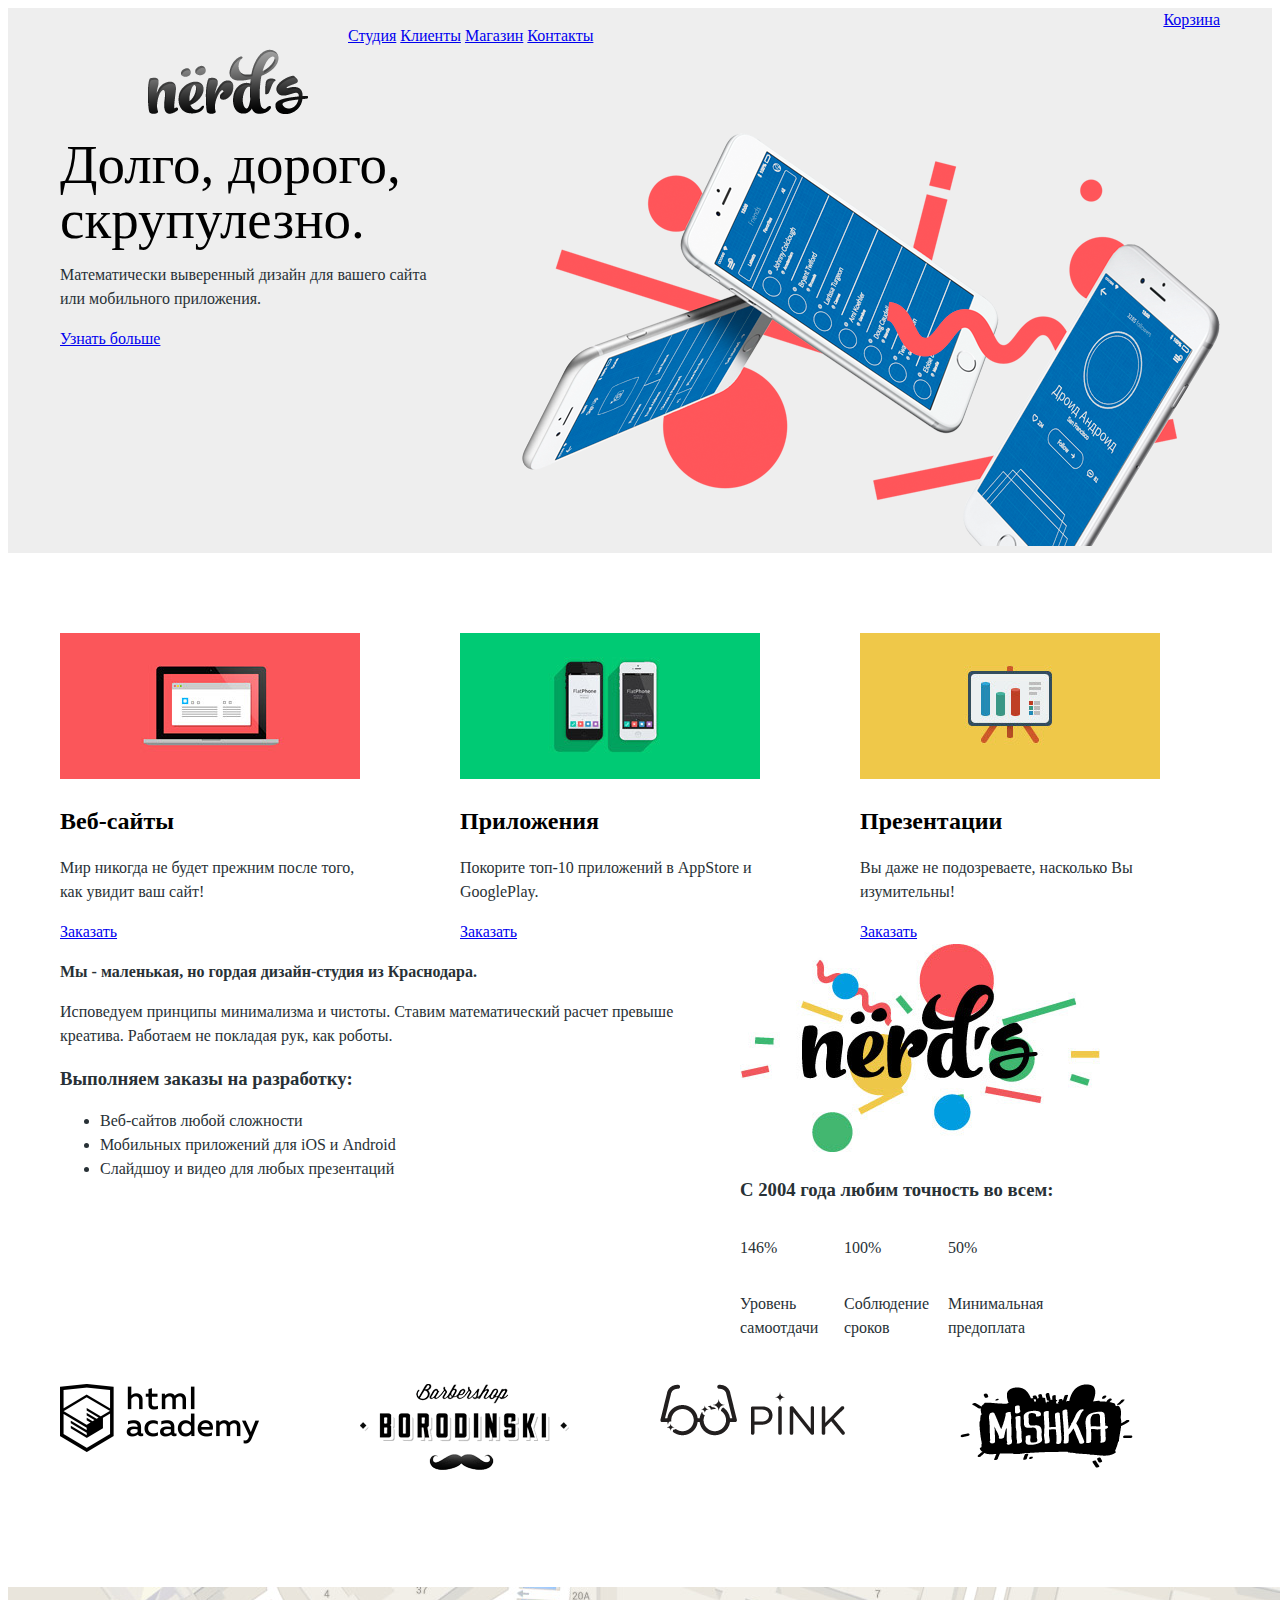
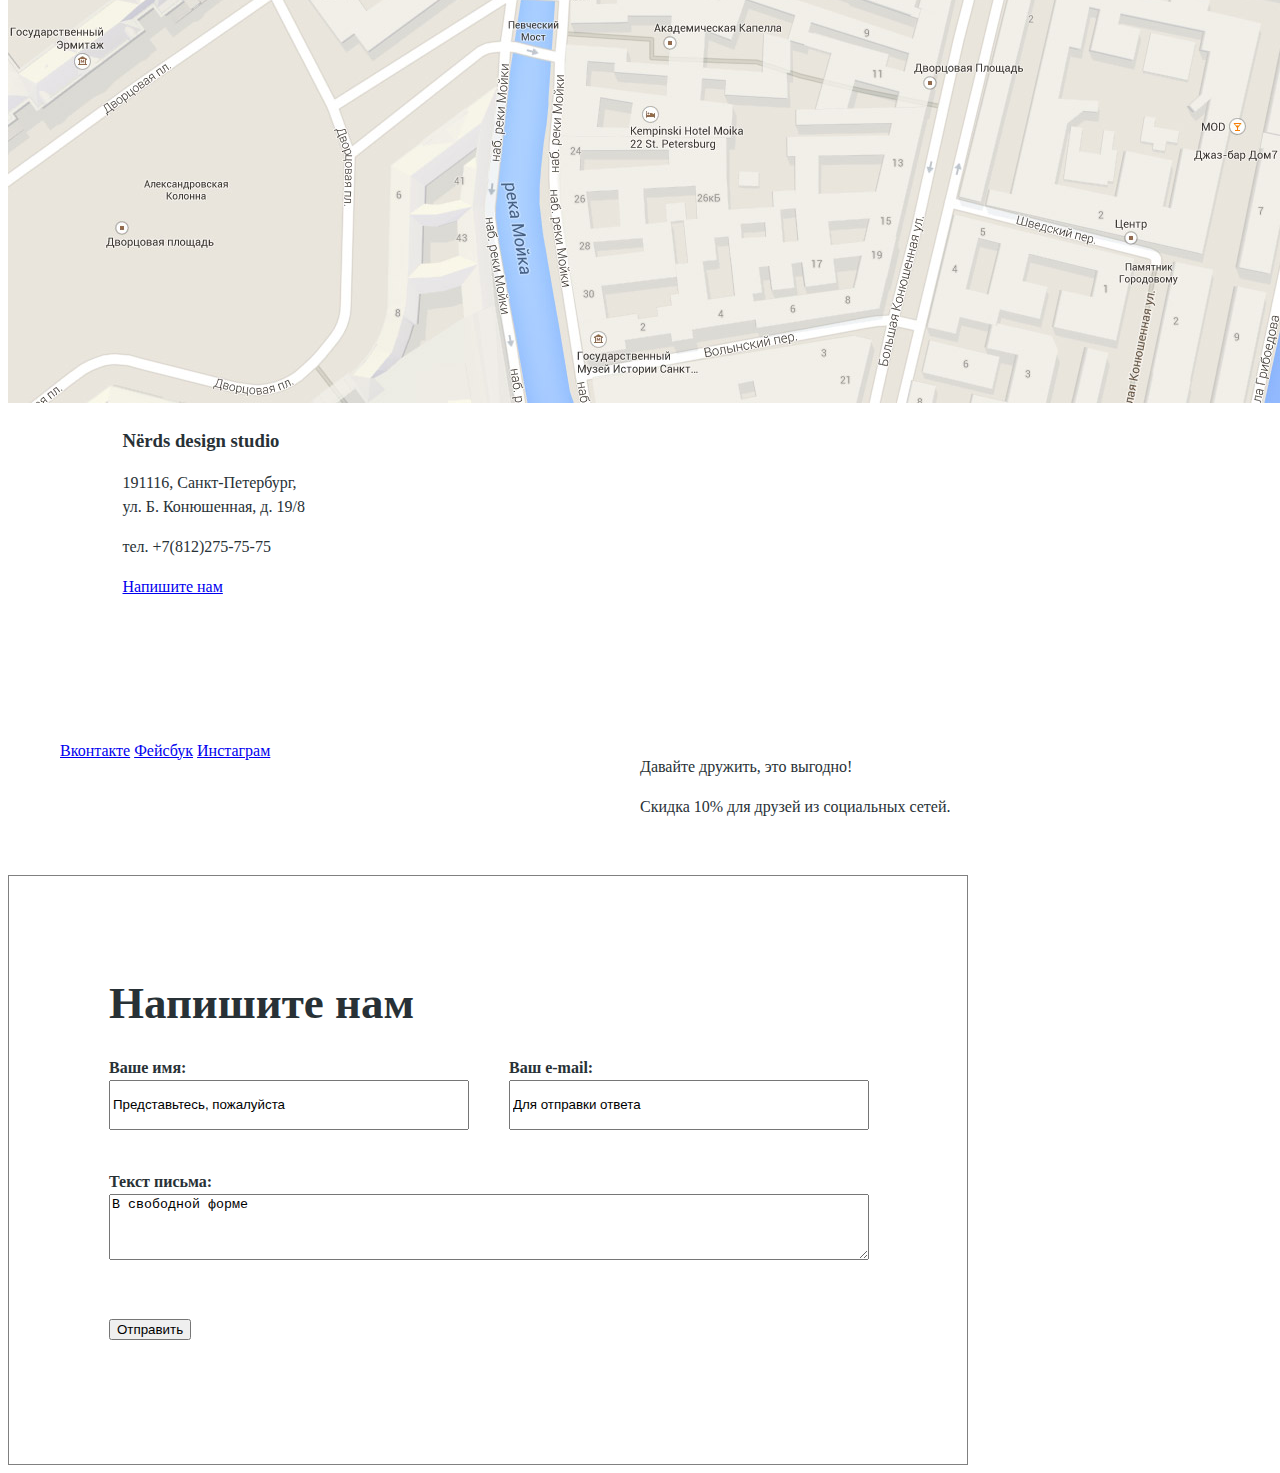
==== index.html @ 2ed68c92 "Исправления по сетке" ====
<!DOCTYPE html>
<html lang="ru">
  <head>
    <meta charset="utf-8">
    <title>Nerds</title>
    <link href="css/style.css" rel="stylesheet">
  </head>
  <body>
    <header class="index-header">
      <div class="container">
        <div class="main-navigation">
          <div class="header-logo">
            <a>
              <img class="header-logo-pic" src="img/nerds-logo.png" width="160" height="65" alt="Нёрдс">
            </a>
          </div>
          <nav>
            <ul class="header-ul">
              <li>
                <a href="#">Студия</a>
              </li>
              <li>
                <a href="#">Клиенты</a>
              </li>
              <li>
                <a href="#">Магазин</a>
              </li>
              <li>
                <a href="#">Контакты</a>
              </li>
            </ul>
          </nav>
          <div class="basket">
            <a href="#">Корзина</a>
          </div>
        </div>

        <div class="features1">
          <div class="features-text">
            <p><span class="big-text">Долго, дорого, скрупулезно.</span></p>
            <p>Математически выверенный дизайн для вашего сайта или мобильного приложения.</p>
            <a class="btn" href="#">Узнать больше</a>
          </div>
          <div class="features-img">
            <img src="img/slide1.png" width="698" height="413" alt="Слайд 1">
          </div>
        </div>

        <div class="features2">
          <div class="features-text">
            <p><span class="big-text">Любим математику как никто другой</span></p>
            <p>Никакого креатива, только математические формулы для рачета идеальный пропорций.</p>
            <a class="btn" href="#">Узнать больше</a>
          </div>
          <div class="features-img">
            <img src="img/slide2.png" width="663" height="430" alt="Слайд 2">
          </div>
        </div>

        <div class="features3">
          <div class="features-text">
            <p><span class="big-text">Только ночь, только хардкор</span></p>
            <p>Работать днем, как все? Мы против этого. Ближе к полуночи работа только начинается.</p>
            <a class="btn" href="#">Узнать больше</a>
          </div>
          <div class="features-img">
            <img src="img/slide3.png" width="759" height="411" alt="Слайд 3">
          </div>
        </div>

      </div>
    </header>

    <main>
      <div class="container">
        <section class="menu">
          <div class="menu-item">
            <img src="img/illustration-1.jpg" width="300" height="146" alt="Веб-сайты">
            <h2>Веб-сайты</h2>
            <p>Мир никогда не будет прежним после того, как увидит ваш сайт!</p>
            <a class="btn-menu pink" href="#">Заказать</a>
          </div>
          <div class="menu-item">
            <img src="img/illustration-2.jpg" width="300" height="146" alt="Приложения">
            <h2>Приложения</h2>
            <p>Покорите топ-10 приложений в AppStore и GooglePlay.</p>
            <a class="btn-menu green" href="#">Заказать</a>
          </div>
          <div class="menu-item">
            <img src="img/illustration-3.jpg" width="300" height="146" alt="Презентации">
            <h2>Презентации</h2>
            <p>Вы даже не подозреваете, насколько Вы изумительны!</p>
            <a class="btn-menu orange" href="#">Заказать</a>
          </div>
        </section>

      <section class="about">
        <div class="about-left">
          <p><b class="about-text">Мы - маленькая, но гордая дизайн-студия из Краснодара.</b></p>
          <p>Исповедуем принципы минимализма и чистоты. Ставим математический расчет превыше креатива. Работаем не покладая рук, как роботы.</p>
          <h3>Выполняем заказы на разработку:</h3>
          <ul>
            <li>Веб-сайтов любой сложности</li>
            <li>Мобильных приложений для iOS и Android</li>
            <li>Слайдшоу и видео для любых презентаций</li>
          </ul>
        </div>
        <div class="about-right">
          <div class="index-logo">
            <img src="img/nerds-illustration.jpg" width="360" height="208" alt="Нёрдс">
          </div>
          <h3>С 2004 года любим точность во всем:</h3>
          <div class="percent">
            <p class="percents">146<span class="sign-percent">%</span></p>
            <p class="percent-content">Уровень самоотдачи</p>
          </div>
          <div class="percent">
            <p class="percents">100<span class="sign-percent">%</span></p>
            <p class="percent-content">Соблюдение сроков</p>
          </div>
          <div class="percent">
            <p class="percents">50<span class="sign-percent">%</span></p>
            <p class="percent-content">Минимальная предоплата</p>
          </div>
        </div>
      </section>

      <section class="partners">
        <div class="partner">
          <a href="#"><img src="img/logo-1.png" width="199" height="68" alt="html academy"></a>
        </div>
        <div class="partner">
          <a href="#"><img src="img/logo-2.png" width="209" height="90" alt="Borodinski"></a>
        </div>
        <div class="partner">
          <a href="#"><img src="img/logo-3.png" width="185" height="52" alt="Pink"></a>
        </div>
        <div class="partner">
          <a href="#"><img src="img/logo-4.png" width="173" height="84" alt="Mishka"></a>
        </div>
      </section>
    </div>

      <section class="map">
        <img src="img/layer2.jpg" width="1440" height="416" alt="Карта">
        <div class="map-marker">
          <img src="img/map-marker.png" width="231" height="190" alt="маркер">
        </div>
        <div class="container">
          <div class="address">
            <div class="adress2">
              <h3>Nёrds design studio</h3>
              <p>191116, Санкт-Петербург, ул. Б. Конюшенная, д. 19/8</p>
              <p>тел. +7(812)275-75-75</p>
              <a class="btn-write pink" href="#">Напишите нам</a>
            </div>
          </div>
        </div>
      </section>
    </main>

      <footer>
        <div class="container">
          <div class="footer-social">
            <a class="social-btn social-btn-vk" href="#">Вконтакте</a>
            <a class="social-btn social-btn-fb" href="#">Фейсбук</a>
            <a class="social-btn social-btn-inst" href="#">Инстаграм</a>
          </div>
          <div class="footer-text">
            <p><span class="footer-span">Давайте дружить, это выгодно!</span></p>
            <p>Скидка 10% для друзей из социальных сетей.</p>
          </div>
        </div>
      </footer>

      <div class="write-us">
        <h1>Напишите нам</h1>
        <form action="#" method="post">
          <div class="write-name">
            <label>Ваше имя:
              <input type="text" name="user-name" id="user-name-field" value="Представьтесь, пожалуйста">
            </label>
          </div>
          <div class="write-email">
            <label>Ваш e-mail:
              <input type="text" name="user-mail" id="user-mail-field" value="Для отправки ответа">
            </label>
          </div>
          <div class="write-text">
            <label>Текст письма:
              <textarea name="user-text" id="user-text-field" rows="4">В свободной форме</textarea>
            </label>
          </div>
          <div class="write-btn">
            <button type="submit">Отправить</button>
          </div>
        </form>
      </div>
  </body>
</html>
---- css/style.css ----
body {
  font-size: 16px;
  line-height: 24px;
  color: #283136;
  font-weight: normal;
  font-family: Roboto;
}

.container{
  width: 1160px;
  margin-left: auto;
  margin-right: auto;
}

.index-header{
  background-color: #eeeeee;
  min-height: 545px;
}

.main-navigation::after{
  content: "";
  display: table;
  clear: both;
}

.header-logo{
  float: left;
}

.header-logo-pic{
  margin-left: 88px;
  margin-top: 41px;
}

.header-ul{
  float:left;
}

.main-navigation li{
  display: inline-block;
}

.basket{
  float: right;
}

.features1::after{
  content: "";
  display: table;
  clear: both;
}

.features2::after{
  content: "";
  display: table;
  clear: both;
}

.features2{
  width: 1160px;
  min-height: 425px;
  display: none;
}

.features3::after{
  content: "";
  display: table;
  clear: both;
}

.features3{
  width: 1160px;
  min-height: 425px;
  display: none;
}

.features-text{
  float: left;
  width: 380px;
}

.features-img{
  float: right;
  margin-top: 12px;
}

.menu::after{
  content: "";
  display: table;
  clear: both;
}

.menu-item:nth-child(3n){
  margin-right: 0;
}

.menu-item{
  float: left;
  width: 300px;
  min-height: 300px;
  margin-top: 80px;
  margin-right: 100px;
}

.about::after{
  content: "";
  display: table;
  clear: both;
}

.about-left{
  float: left;
  width: 680px;
  min-height: 440px;
}

.about-right{
  float: left;
  width: 400px;
  min-height: 440px;
}

.percent{
  display: inline-block;
}

.percent-content{
  display: inline-block;
  width: 100px;
}

.partners::after{
  content: "";
  display: table;
  clear: both;
}

.partner:nth-child(4n){
  margin-right: 0;
}

.partner{
  width: 260px;
  min-height: 120px;
  float: left;
  margin-right: 40px;
}

.map{
  min-height: 500px;
  margin-top: 83px;
  text-align: center;
}

.map-marker{
  display: none;
}

.address{
  display: block;
  width: 320px;
  height: 310px;
}

.adress2{
  width: 195px;
  height: 200px;
  margin: auto;
  text-align: left;
}

footer::after{
  content: "";
  display: table;
  clear: both;
}

.footer-social{
  width: 300px;
  float: left;
}

.footer-text{
  width: 580px;
  float: right;
}

.write-us{
  width: 960px;
  height: 590px;
  box-sizing: border-box;
  border: 1px solid grey;
  display: inline-block;
  padding-top: 75px;
  padding-left: 100px;
  margin-top: 40px;
}

.write-name{
  display: inline-block;
  width: 360px;
  margin-right: 36px;
}

.write-email{
  display: inline-block;
  width: 360px;
}

.write-text{
  margin-top: 40px;
  width: 760px;
}

#user-name-field{
  width: 360px;
  height: 50px;
  box-sizing: border-box;
}

#user-mail-field{
  width: 360px;
  height: 50px;
  box-sizing: border-box;
}

#user-text-field{
  width: 760px;
  box-sizing: border-box;
}

.write-name label,
.write-email label,
.write-text label{
  font-weight: bold;
  font-size: 16px;
  line-height: 18px;
}

.write-btn{
  width: 260px;
  margin-top: 50px;
}

.write-us h1{
  font-size: 45px;
  line-height: 45px;
}

.big-text {
  font-size: 55px;
  line-height: 55px;
  color: #000000;
  font-weight: normal;
  font-family: Roboto;
}

h2{
  font-size: 24px;
  line-height: 30px;
  color: #000000;
  font-weight: bold;
  font-family: Roboto;
}

.catalog-header{
  background-color: #eeeeee;
  min-height: 320px;
}

.title{
  width: 740px;
  margin: 0 auto;
  padding: 0 auto;
}

.catalog-main{
  width: 1160px;
  font-size: 0;
}

.sidebar{
  width: 265px;
  display: inline-block;
  vertical-align: top;
  font-size: 16px;
}

.catalog::after{
  content: "";
  display: table;
  clear: both;
}

.catalog{
  width: 880px;
  display: inline-block;
  font-size: 16px;
}

.catalog-nav::after{
  content: "";
  display: table;
  clear: both;
}

.catalog-nav{
}

.catalog-title{
  float: left;
}

.sort-type{
  float: right;
}

.catalog-content{
  float: right;
  margin-top: 60px;
  margin-left: 100px;
  font-size: 0;
}

.catalog-item::after{
  content: "";
  display: table;
  width: 15px;
  height: 15px;
  background-color: #ffffff;
  border-radius: 50%;
  top: 14px;
  left: 10px;
  position: absolute;
  box-shadow: 25px 0 0 0 #fff, 50px 0 0 0 #fff;
}

.catalog-item{
  display: inline-block;
  width: 360px;
  background-color: #e9e9e9;
  padding-top: 40px;
  position: relative;
  margin-right: 40px;
  margin-bottom: 40px;
}

.catalog-item:nth-child(2n){
  margin-right: 0;
}

.sedona-block{
  background-color: #eeeeee;
  width: 360px;
  height: 230px;
  display: none;
  position: relative;
}

.catalog-links{
  float: left;
}

.catalog-links a{
  display: inline-block;
}
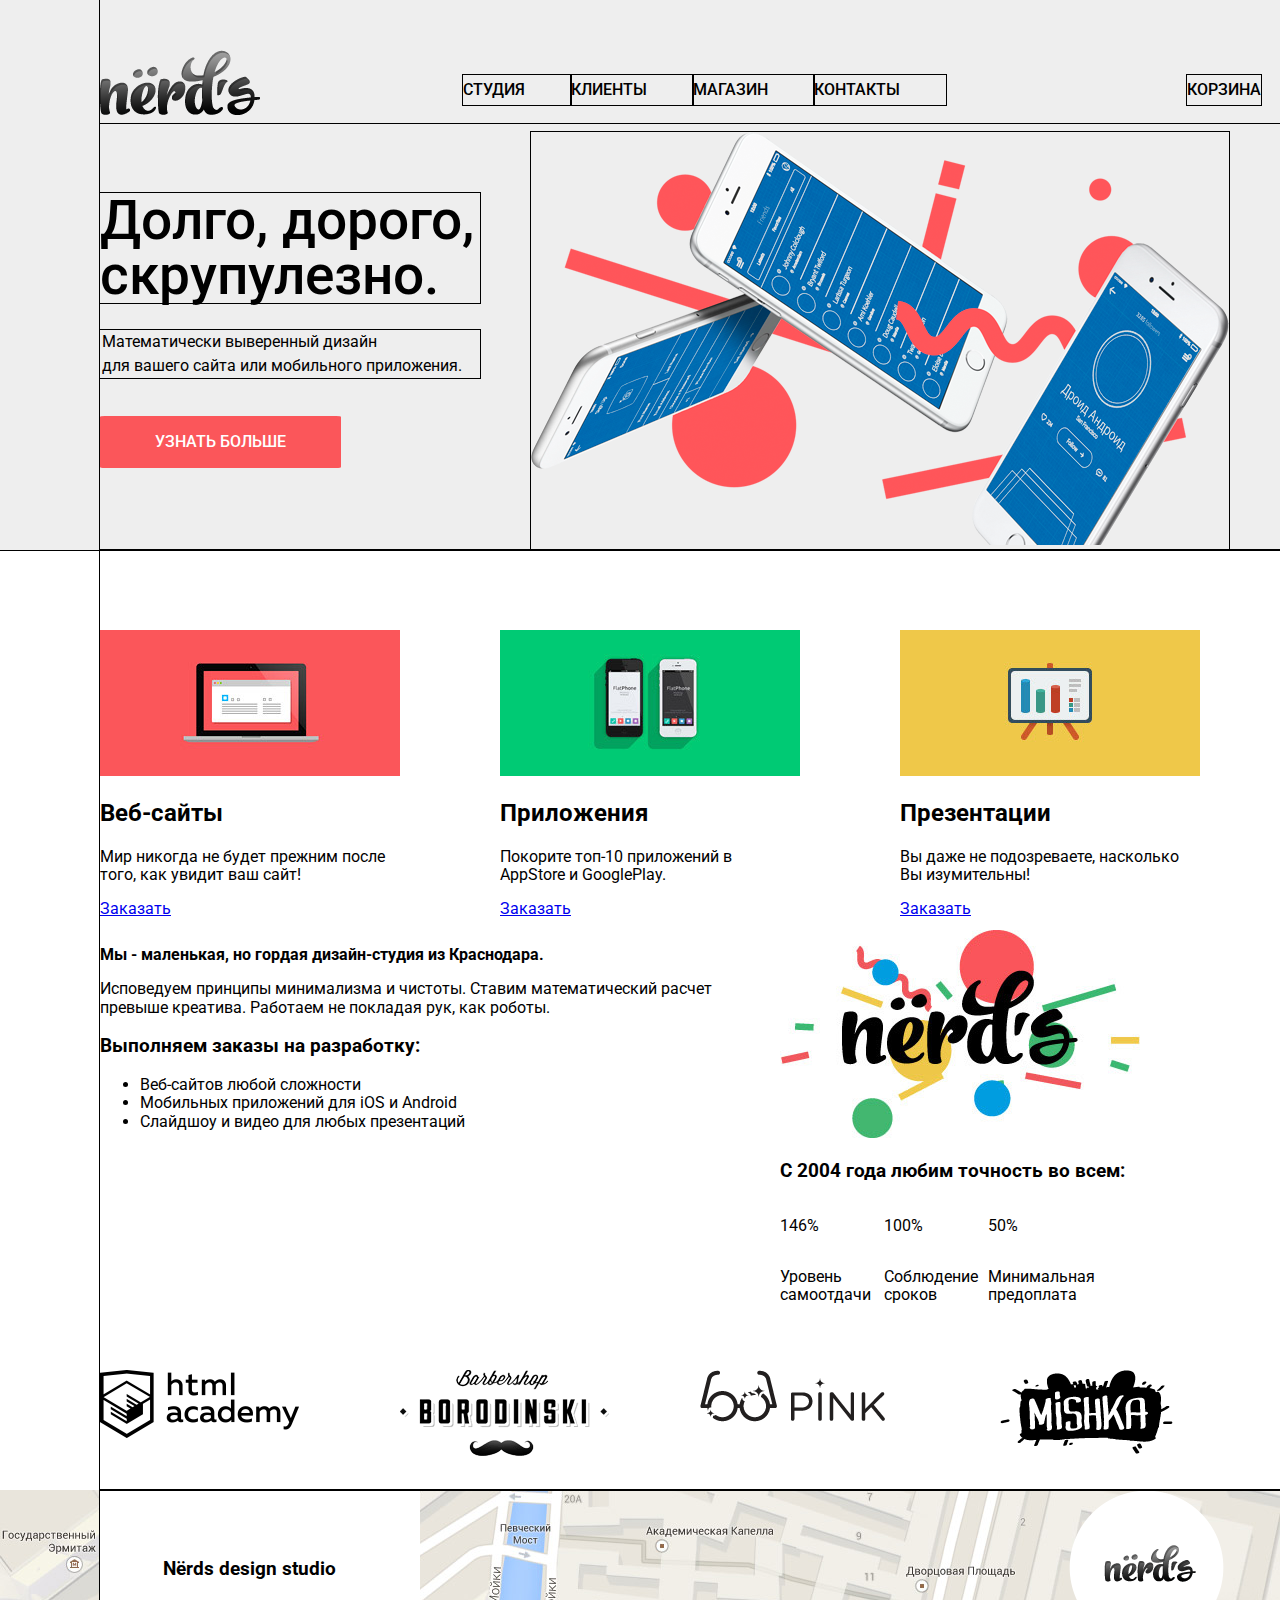
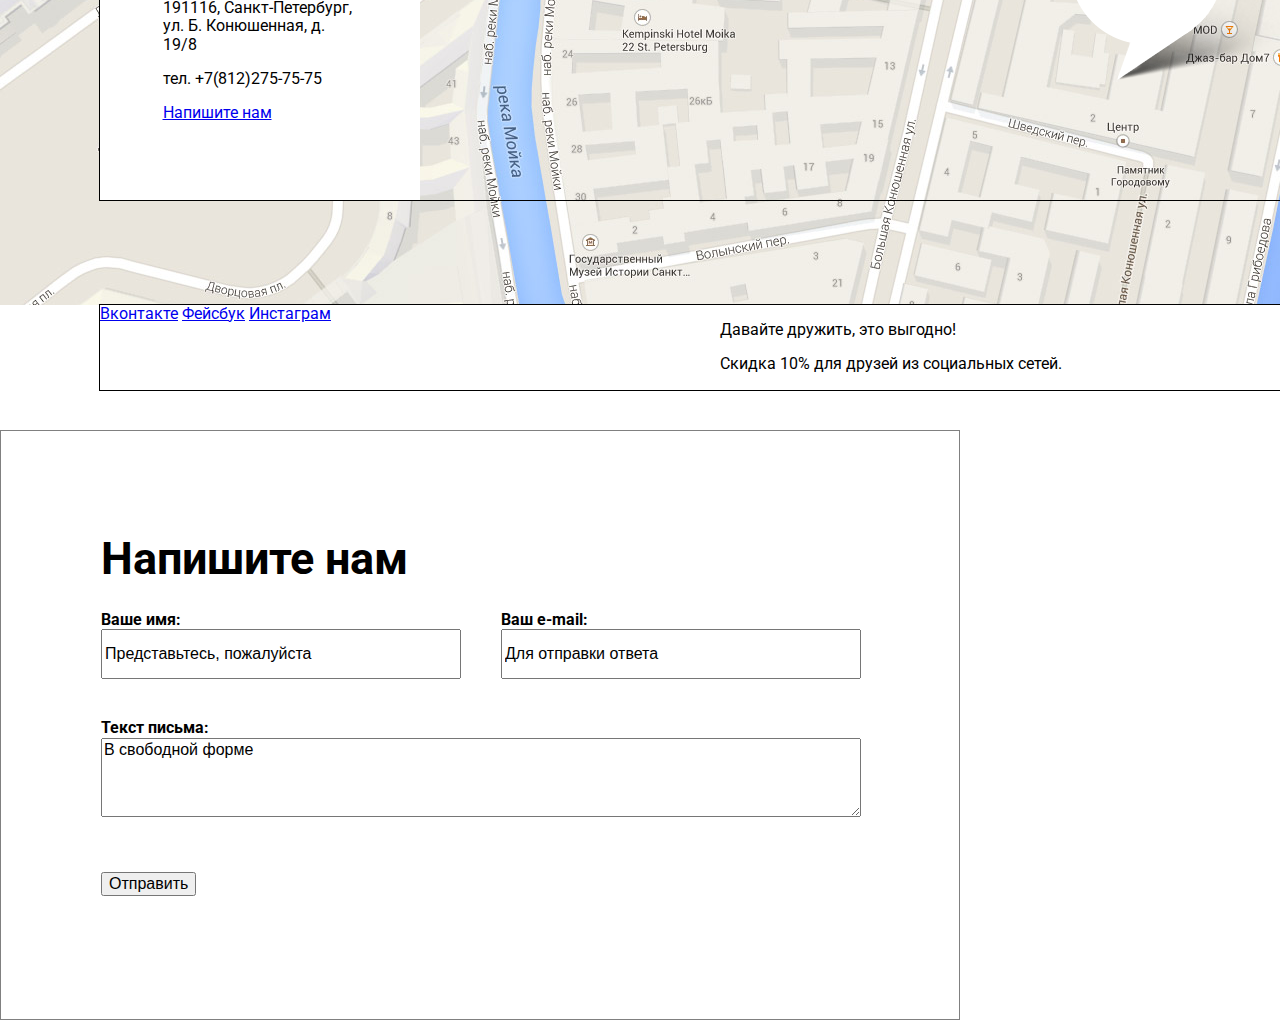
==== commit 472c727f: "только хедер главной страницы" ====
--- a/index.html
+++ b/index.html
@@ -3,6 +3,8 @@
   <head>
     <meta charset="utf-8">
     <title>Nerds</title>
+    <link href="https://fonts.googleapis.com/css?family=Roboto:400,500,700&amp;subset=cyrillic" rel="stylesheet">
+    <link rel="stylesheet" href="css/normalize.css">
     <link href="css/style.css" rel="stylesheet">
   </head>
   <body>
@@ -10,36 +12,35 @@
       <div class="container">
         <div class="main-navigation">
           <div class="header-logo">
-            <a>
+            <a href="#">
               <img class="header-logo-pic" src="img/nerds-logo.png" width="160" height="65" alt="Нёрдс">
             </a>
           </div>
-          <nav>
-            <ul class="header-ul">
-              <li>
-                <a href="#">Студия</a>
-              </li>
-              <li>
-                <a href="#">Клиенты</a>
-              </li>
-              <li>
-                <a href="#">Магазин</a>
-              </li>
-              <li>
-                <a href="#">Контакты</a>
-              </li>
-            </ul>
-          </nav>
+          <div class="navigation">
+              <ul class="navigation-ul">
+                <li class="pink-line">
+                  <a href="#">Студия</a>
+                </li>
+                <li>
+                  <a href="#">Клиенты</a>
+                </li>
+                <li>
+                  <a href="#">Магазин</a>
+                </li>
+                <li>
+                  <a href="#">Контакты</a>
+              </ul>
+          </div>
           <div class="basket">
-            <a href="#">Корзина</a>
+            <a class="basket-link" href="#">Корзина</a>
           </div>
         </div>
 
         <div class="features1">
           <div class="features-text">
-            <p><span class="big-text">Долго, дорого, скрупулезно.</span></p>
-            <p>Математически выверенный дизайн для вашего сайта или мобильного приложения.</p>
-            <a class="btn" href="#">Узнать больше</a>
+            <p class="big">Долго, дорого, скрупулезно.</p>
+            <p class="small">Математически выверенный дизайн <br> для вашего сайта или мобильного приложения.</p>
+            <a class="btn-know-more" href="#">Узнать больше</a>
           </div>
           <div class="features-img">
             <img src="img/slide1.png" width="698" height="413" alt="Слайд 1">
@@ -142,13 +143,12 @@
     </div>
 
       <section class="map">
-        <img src="img/layer2.jpg" width="1440" height="416" alt="Карта">
-        <div class="map-marker">
-          <img src="img/map-marker.png" width="231" height="190" alt="маркер">
-        </div>
         <div class="container">
+          <div class="marker">
+            <img src="img/map-marker.png" width="231" height="190" alt="маркер">
+          </div>
           <div class="address">
-            <div class="adress2">
+            <div class="address2">
               <h3>Nёrds design studio</h3>
               <p>191116, Санкт-Петербург, ул. Б. Конюшенная, д. 19/8</p>
               <p>тел. +7(812)275-75-75</p>
--- a/css/style.css
+++ b/css/style.css
@@ -1,20 +1,37 @@
 body {
-  font-size: 16px;
-  line-height: 24px;
-  color: #283136;
-  font-weight: normal;
-  font-family: Roboto;
+  min-width: 1400px;
+  font-family: Roboto, sans-serif;
+  color: #000000;
+}
+
+.container::after{
+  content: "";
+  display: table;
+  clear: both;
 }
 
 .container{
-  width: 1160px;
+  width: 1200px;
   margin-left: auto;
   margin-right: auto;
+  outline: 1px solid black;
+}
+
+.index-header::after{
+  content: "";
+  display: table;
+  clear: both;
 }
 
 .index-header{
   background-color: #eeeeee;
-  min-height: 545px;
+  outline: 1px solid black;
+}
+
+.header-logo{
+  float: left;
+  margin-top: 50px;
+  margin-right: 203px;
 }
 
 .main-navigation::after{
@@ -23,31 +40,76 @@
   clear: both;
 }
 
-.header-logo{
-  float: left;
-}
-
-.header-logo-pic{
-  margin-left: 88px;
-  margin-top: 41px;
-}
-
-.header-ul{
-  float:left;
-}
-
-.main-navigation li{
-  display: inline-block;
+.main-navigation{
+  margin-bottom: 5px;
+}
+
+.navigation{
+  float: left;
+  outline: 1px solid black;
+  margin-top: 75px;
+}
+
+.navigation ul{
+  padding: 0;
+  margin: 0;
+  font-size: 0;
+  outline: 1px solid black;
+}
+
+.navigation li{
+  display: inline-block;
+  vertical-align: top;
+  font-size: 16px;
+  font-weight: 500;
+  line-height: 30px;
+  font-family: Roboto, sans-serif;
+  text-transform: uppercase;
+  color: #000000;
+  outline: 1px solid black;
+}
+
+.navigation a{
+  display: block;
+  padding-right: 46px;
+  color: black;
+  text-decoration: none;
+}
+
+.navigation a:hover{
+  color: #fb565a;
+}
+
+.navigation a:active{
+  color: black;
+  opacity: 0.3;
 }
 
 .basket{
   float: right;
+  margin-top: 75px;
+  margin-right: 39px;
+  outline: 1px solid black;
+}
+
+.basket a{
+  font-size: 16px;
+  font-weight: 500;
+  line-height: 30px;
+  font-family: Roboto, sans-serif;
+  text-transform: uppercase;
+  color: black;
+  text-decoration: none;
 }
 
 .features1::after{
   content: "";
   display: table;
   clear: both;
+}
+
+.features1{
+  outline: 1px solid black;
 }
 
 .features2::after{
@@ -77,11 +139,54 @@
 .features-text{
   float: left;
   width: 380px;
+  margin-top: 14px;
+  margin-right: 51px;
+}
+
+.big{
+  display: block;
+  font-size: 55px;
+  line-height: 55px;
+  font-weight: 500;
+  font-family: Roboto, sans-serif;
+  color: #000000;
+  outline: 1px solid black;
+  margin-bottom: 0;
+}
+
+.small{
+  display: block;
+  font-size: 16px;
+  line-height: 24px;
+  font-weight: 400;
+  font-family: Roboto, sans-serif;
+  color: #000000;
+  outline: 1px solid black;
+  margin-top: 27px;
+  padding-left: 2px;
+}
+
+.btn-know-more{
+  display: inline-block;
+  margin-top: 22px;
+  padding: 17px 55px 17px;
+  border-radius: 2%;
+  font-weight: 500;
+  font-size: 16px;
+  line-height: 18px;
+  font-family: Roboto, sans-serif;
+  text-transform: uppercase;
+  text-decoration: none;
+  color: #ffffff;
+  background-color: #fb565a;
+  border: none;
+  cursor: pointer;
 }
 
 .features-img{
-  float: right;
-  margin-top: 12px;
+  float: left;
+  margin-top: 8px;
+  outline: 1px solid black;
 }
 
 .menu::after{
@@ -147,24 +252,26 @@
 }
 
 .map{
-  min-height: 500px;
-  margin-top: 83px;
-  text-align: center;
-}
-
-.map-marker{
-  display: none;
+  background-image: url("../img/layer2.jpg");
+  background-repeat: no-repeat;
+  height: 415px;
+}
+
+.marker{
+  float: right;
 }
 
 .address{
-  display: block;
   width: 320px;
   height: 310px;
-}
-
-.adress2{
+  background: white;
+  padding-top: 50px;
+  box-sizing: border-box;
+  float: left;
+}
+
+.address2{
   width: 195px;
-  height: 200px;
   margin: auto;
   text-align: left;
 }
@@ -245,22 +352,6 @@
 .write-us h1{
   font-size: 45px;
   line-height: 45px;
-}
-
-.big-text {
-  font-size: 55px;
-  line-height: 55px;
-  color: #000000;
-  font-weight: normal;
-  font-family: Roboto;
-}
-
-h2{
-  font-size: 24px;
-  line-height: 30px;
-  color: #000000;
-  font-weight: bold;
-  font-family: Roboto;
 }
 
 .catalog-header{
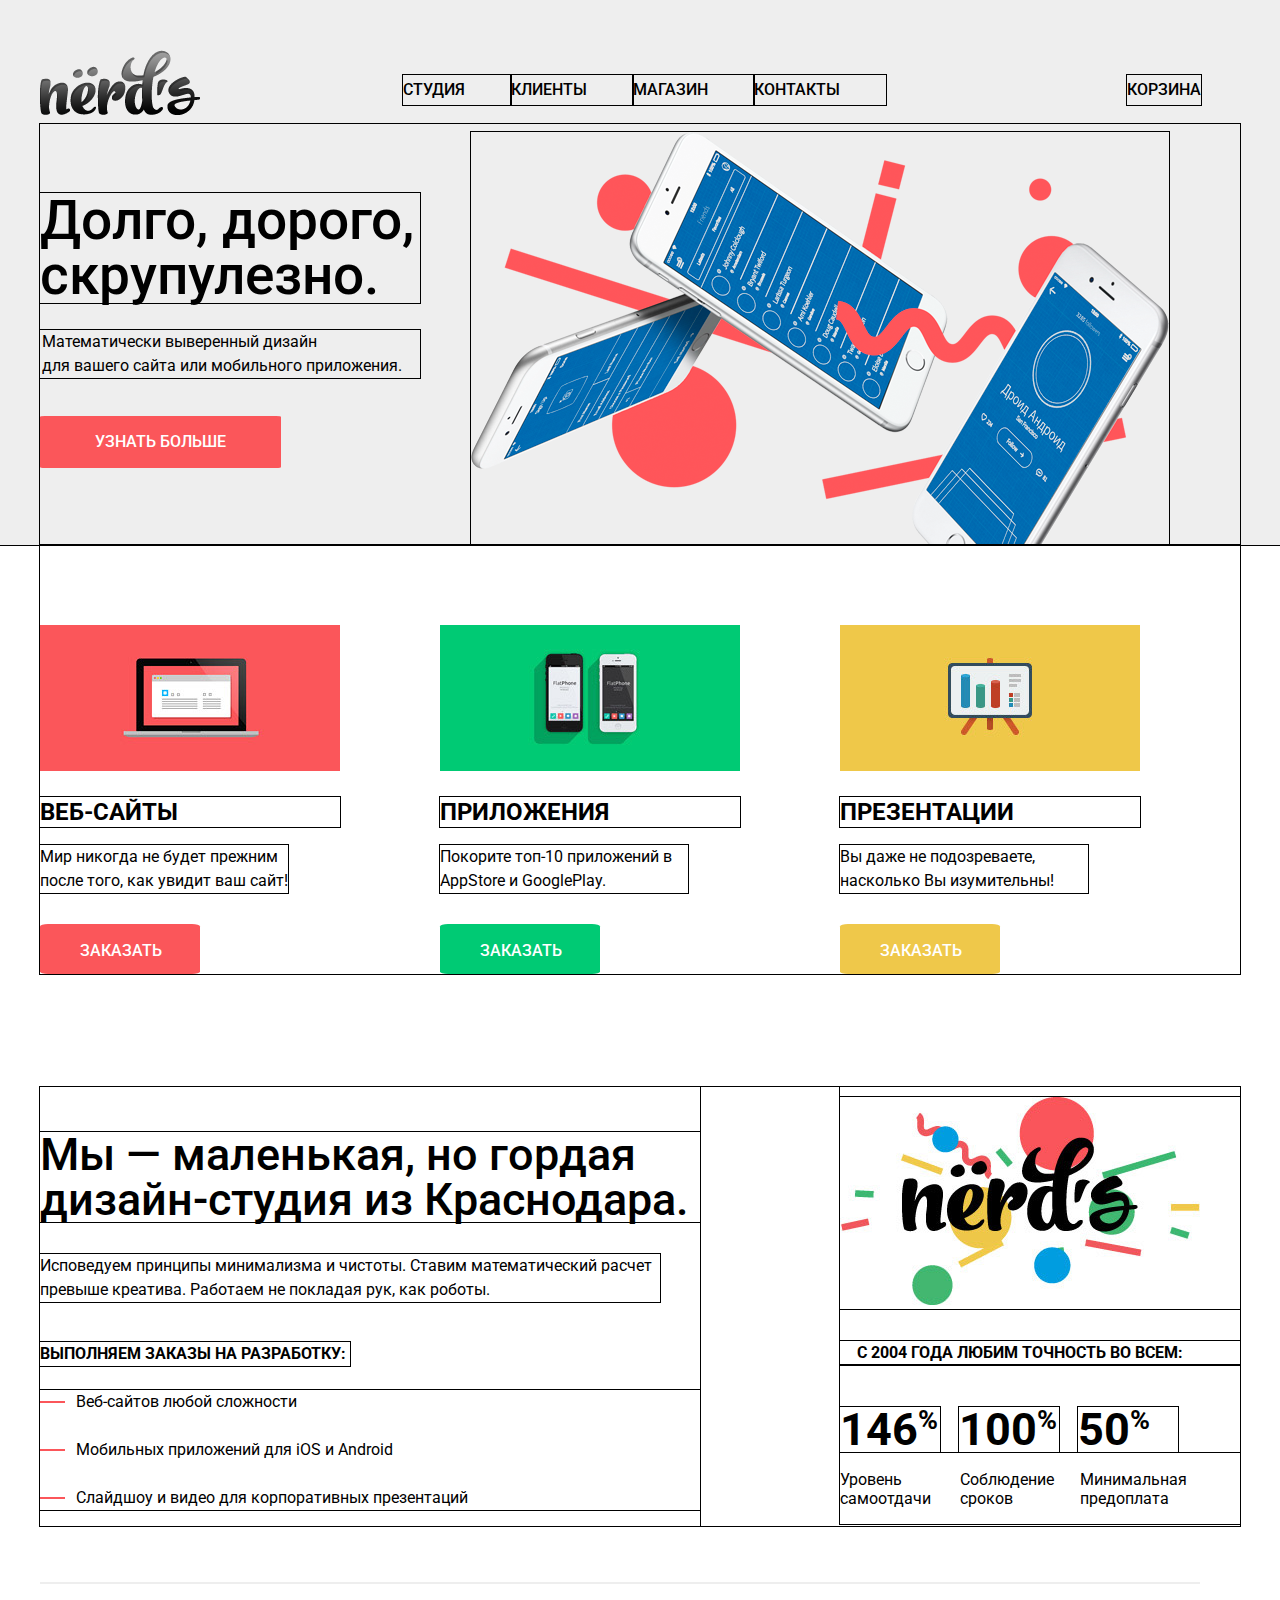
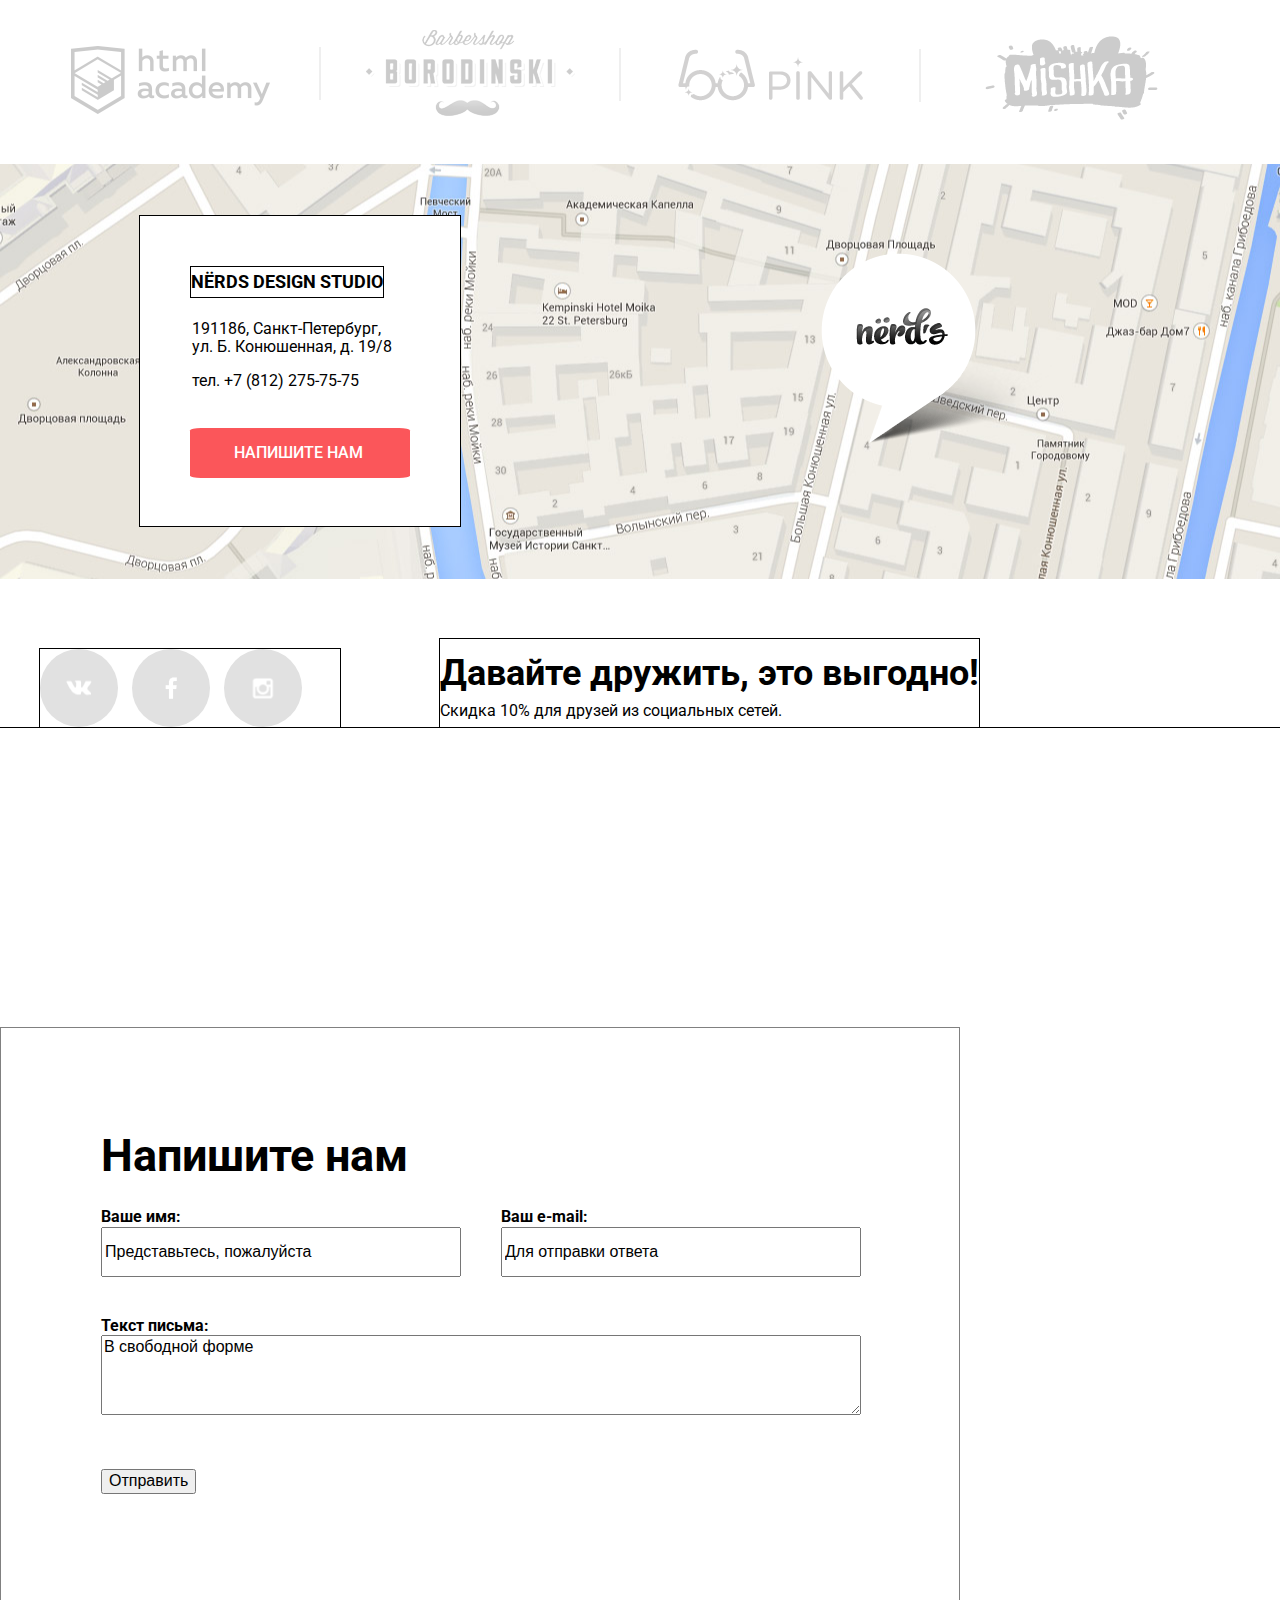
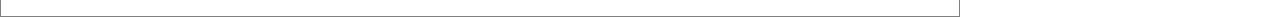
==== commit 5d9ef42a: "Декоративные элементы, главная страница" ====
--- a/index.html
+++ b/index.html
@@ -49,9 +49,9 @@
 
         <div class="features2">
           <div class="features-text">
-            <p><span class="big-text">Любим математику как никто другой</span></p>
-            <p>Никакого креатива, только математические формулы для рачета идеальный пропорций.</p>
-            <a class="btn" href="#">Узнать больше</a>
+            <p class="big">Любим математику как никто другой</p>
+            <p class="small">Никакого креатива, только математические формулы для рачета идеальный пропорций.</p>
+            <a class="btn-know-more" href="#">Узнать больше</a>
           </div>
           <div class="features-img">
             <img src="img/slide2.png" width="663" height="430" alt="Слайд 2">
@@ -60,9 +60,9 @@
 
         <div class="features3">
           <div class="features-text">
-            <p><span class="big-text">Только ночь, только хардкор</span></p>
-            <p>Работать днем, как все? Мы против этого. Ближе к полуночи работа только начинается.</p>
-            <a class="btn" href="#">Узнать больше</a>
+            <p class="big">Только ночь, только хардкор</p>
+            <p class="small">Работать днем, как все? Мы против этого. Ближе к полуночи работа только начинается.</p>
+            <a class="btn-know-more" href="#">Узнать больше</a>
           </div>
           <div class="features-img">
             <img src="img/slide3.png" width="759" height="411" alt="Слайд 3">
@@ -75,70 +75,80 @@
     <main>
       <div class="container">
         <section class="menu">
+
           <div class="menu-item">
             <img src="img/illustration-1.jpg" width="300" height="146" alt="Веб-сайты">
-            <h2>Веб-сайты</h2>
-            <p>Мир никогда не будет прежним после того, как увидит ваш сайт!</p>
-            <a class="btn-menu pink" href="#">Заказать</a>
-          </div>
+            <h2 class="menu-h2">Веб-сайты</h2>
+            <p class="menu-p">Мир никогда не будет прежним после того, как увидит ваш сайт!</p>
+            <a class="menu-btn pink" href="#">Заказать</a>
+          </div>
+
           <div class="menu-item">
             <img src="img/illustration-2.jpg" width="300" height="146" alt="Приложения">
-            <h2>Приложения</h2>
-            <p>Покорите топ-10 приложений в AppStore и GooglePlay.</p>
-            <a class="btn-menu green" href="#">Заказать</a>
-          </div>
+            <h2 class="menu-h2">Приложения</h2>
+            <p class="menu-p">Покорите топ-10 приложений в AppStore и GooglePlay.</p>
+            <a class="menu-btn green" href="#">Заказать</a>
+          </div>
+
           <div class="menu-item">
             <img src="img/illustration-3.jpg" width="300" height="146" alt="Презентации">
-            <h2>Презентации</h2>
-            <p>Вы даже не подозреваете, насколько Вы изумительны!</p>
-            <a class="btn-menu orange" href="#">Заказать</a>
-          </div>
+            <h2 class="menu-h2">Презентации</h2>
+            <p class="menu-p">Вы даже не подозреваете, насколько Вы изумительны!</p>
+            <a class="menu-btn yellow" href="#">Заказать</a>
+          </div>
+
         </section>
 
       <section class="about">
+
         <div class="about-left">
-          <p><b class="about-text">Мы - маленькая, но гордая дизайн-студия из Краснодара.</b></p>
-          <p>Исповедуем принципы минимализма и чистоты. Ставим математический расчет превыше креатива. Работаем не покладая рук, как роботы.</p>
-          <h3>Выполняем заказы на разработку:</h3>
+          <p class="about-company">Мы — маленькая, но гордая дизайн-студия из Краснодара.</p>
+          <p class="about-min">Исповедуем принципы минимализма и чистоты. Ставим математический расчет превыше креатива. Работаем не покладая рук, как роботы.</p>
+          <h3 class="about-orders">Выполняем заказы на разработку:</h3>
           <ul>
             <li>Веб-сайтов любой сложности</li>
             <li>Мобильных приложений для iOS и Android</li>
-            <li>Слайдшоу и видео для любых презентаций</li>
+            <li>Слайдшоу и видео для корпоративных презентаций</li>
           </ul>
         </div>
+
         <div class="about-right">
-          <div class="index-logo">
+          <div class="about-logo">
             <img src="img/nerds-illustration.jpg" width="360" height="208" alt="Нёрдс">
           </div>
-          <h3>С 2004 года любим точность во всем:</h3>
-          <div class="percent">
-            <p class="percents">146<span class="sign-percent">%</span></p>
-            <p class="percent-content">Уровень самоотдачи</p>
-          </div>
-          <div class="percent">
-            <p class="percents">100<span class="sign-percent">%</span></p>
-            <p class="percent-content">Соблюдение сроков</p>
-          </div>
-          <div class="percent">
-            <p class="percents">50<span class="sign-percent">%</span></p>
-            <p class="percent-content">Минимальная предоплата</p>
-          </div>
-        </div>
+          <h3 class="about-2004">С 2004 года любим точность во всем:</h3>
+          <div class="percents">
+            <p class="percent-item">146<span class="sign-percent">%</span></p>
+            <p class="percent-item">100<span class="sign-percent">%</span></p>
+            <p class="percent-item">50<span class="sign-percent">%</span></p>
+          </div>
+          <div class="percent-content">
+            <p class="percent-content-item">Уровень самоотдачи</p>
+            <p class="percent-content-item">Соблюдение сроков</p>
+            <p class="percent-content-item">Минимальная предоплата</p>
+          </div>
+        </div>
+
       </section>
 
       <section class="partners">
-        <div class="partner">
+
+        <div class="partners-item-1">
           <a href="#"><img src="img/logo-1.png" width="199" height="68" alt="html academy"></a>
         </div>
-        <div class="partner">
+
+        <div class="partners-item-2">
           <a href="#"><img src="img/logo-2.png" width="209" height="90" alt="Borodinski"></a>
         </div>
-        <div class="partner">
+
+        <div class="partners-item-3">
           <a href="#"><img src="img/logo-3.png" width="185" height="52" alt="Pink"></a>
         </div>
-        <div class="partner">
+
+        <div class="partners-item-4">
           <a href="#"><img src="img/logo-4.png" width="173" height="84" alt="Mishka"></a>
         </div>
+
       </section>
     </div>
 
@@ -148,12 +158,12 @@
             <img src="img/map-marker.png" width="231" height="190" alt="маркер">
           </div>
           <div class="address">
-            <div class="address2">
-              <h3>Nёrds design studio</h3>
-              <p>191116, Санкт-Петербург, ул. Б. Конюшенная, д. 19/8</p>
-              <p>тел. +7(812)275-75-75</p>
-              <a class="btn-write pink" href="#">Напишите нам</a>
+            <h3 class="design-studio">Nёrds design studio</h3>
+            <div class="address-address">
+              <p>191186, Санкт-Петербург,<br> ул. Б. Конюшенная, д. 19/8</p>
+              <p>тел. +7 (812) 275-75-75</p>
             </div>
+            <a class="btn-write pink" href="#">Напишите нам</a>
           </div>
         </div>
       </section>
@@ -162,13 +172,13 @@
       <footer>
         <div class="container">
           <div class="footer-social">
-            <a class="social-btn social-btn-vk" href="#">Вконтакте</a>
-            <a class="social-btn social-btn-fb" href="#">Фейсбук</a>
-            <a class="social-btn social-btn-inst" href="#">Инстаграм</a>
+            <a class="social-btn social-btn-vk" href="#">Вконтакте</span></a>
+            <a class="social-btn social-btn-fb" href="#">2</a>
+            <a class="social-btn social-btn-inst" href="#">3</a>
           </div>
           <div class="footer-text">
-            <p><span class="footer-span">Давайте дружить, это выгодно!</span></p>
-            <p>Скидка 10% для друзей из социальных сетей.</p>
+            <p><span class="footer-big">Давайте дружить, это выгодно!</span></p>
+            <p class="footer-small">Скидка 10% для друзей из социальных сетей.</p>
           </div>
         </div>
       </footer>
--- a/css/style.css
+++ b/css/style.css
@@ -1,5 +1,58 @@
+.sprite {
+    background-image: url("../img/spritesheet.png");
+    background-repeat: no-repeat;
+    display: block;
+}
+
+.sprite-cart-icon {
+    width: 15px;
+    height: 15px;
+    background-position: -10px -10px;
+}
+
+.sprite-checkbox-off {
+    width: 23px;
+    height: 23px;
+    background-position: -10px -45px;
+}
+
+.sprite-checkbox-on {
+    width: 27px;
+    height: 23px;
+    background-position: -10px -88px;
+}
+
+.sprite-fb-icon {
+    width: 12px;
+    height: 22px;
+    background-position: -10px -131px;
+}
+
+.sprite-insta-icon {
+    width: 21px;
+    height: 21px;
+    background-position: -10px -173px;
+}
+
+.sprite-radio-off {
+    width: 25px;
+    height: 25px;
+    background-position: -10px -214px;
+}
+
+.sprite-radio-on {
+    width: 25px;
+    height: 25px;
+    background-position: -10px -259px;
+}
+
+.sprite-vk-icon {
+    width: 26px;
+    height: 15px;
+    background-position: -10px -304px;
+}
+
 body {
-  min-width: 1400px;
   font-family: Roboto, sans-serif;
   color: #000000;
 }
@@ -14,7 +67,6 @@
   width: 1200px;
   margin-left: auto;
   margin-right: auto;
-  outline: 1px solid black;
 }
 
 .index-header::after{
@@ -32,6 +84,14 @@
   float: left;
   margin-top: 50px;
   margin-right: 203px;
+}
+
+.header-logo:hover{
+  opacity: 0.8;
+}
+
+.header-logo:active{
+  opacity: 0.3;
 }
 
 .main-navigation::after{
@@ -100,6 +160,15 @@
   text-transform: uppercase;
   color: black;
   text-decoration: none;
+}
+
+.basket a:hover{
+  color: #fb565a;
+}
+
+.basket a:active{
+  color: black;
+  opacity: 0.3;
 }
 
 .features1::after{
@@ -183,16 +252,29 @@
   cursor: pointer;
 }
 
+.btn-know-more:hover{
+  background-color: #e74246;
+}
+
+.btn-know-more:active{
+  background-color: #d7373b;
+}
+
 .features-img{
   float: left;
   margin-top: 8px;
   outline: 1px solid black;
+  line-height: 0;
 }
 
 .menu::after{
   content: "";
   display: table;
   clear: both;
+}
+
+.menu{
+  outline: 1px solid black;
 }
 
 .menu-item:nth-child(3n){
@@ -207,89 +289,475 @@
   margin-right: 100px;
 }
 
+.menu-h2{
+  display: block;
+  margin-bottom: 0;
+  margin-top: 21px;
+  font-size: 24px;
+  line-height: 30px;
+  font-weight: 700;
+  text-transform: uppercase;
+  font-family: Roboto, sans-serif;
+  color: #000000;
+  outline: 1px solid black;
+}
+
+.menu-p{
+  display: block;
+  margin-top: 18px;
+  width: 248px;
+  font-size: 16px;
+  line-height: 24px;
+  font-weight: 400;
+  font-family: Roboto, sans-serif;
+  color: #000000;
+  outline: 1px solid black;
+}
+
+.menu-btn{
+  display: inline-block;
+  box-sizing: border-box;
+  width: 160px;
+  height: 50px;
+  margin-top: 15px;
+  padding: 18px 40px;
+  border-radius: 5%;
+  font-weight: 500;
+  font-size: 16px;
+  line-height: 18px;
+  font-family: Roboto, sans-serif;
+  text-transform: uppercase;
+  text-decoration: none;
+  color: #ffffff;
+  border: none;
+  cursor: pointer;
+}
+
+.pink{
+  background-color: #fb565a;
+}
+
+.pink:hover{
+  background-color: #e74246;
+}
+
+.pink:active{
+  background-color: #d7373b;
+}
+
+.green{
+  background-color: #00ca74;
+}
+
+.yellow{
+  background-color: #efc84a;
+}
+
 .about::after{
   content: "";
   display: table;
   clear: both;
 }
 
+.about{
+  outline: 1px solid black;
+  margin-top: 113px;
+}
+
 .about-left{
   float: left;
-  width: 680px;
-  min-height: 440px;
+  outline: 1px solid black;
+}
+
+.about-company{
+  width: 660px;
+  font-weight: 500;
+  font-size: 45px;
+  line-height: 45px;
+  font-family: Roboto, sans-serif;
+  color: black;
+  outline: 1px solid black;
+  margin-bottom: 0;
+}
+
+.about-min{
+  width: 620px;
+  margin-top: 32px;
+  font-weight: 400;
+  font-size: 16px;
+  line-height: 24px;
+  font-family: Roboto, sans-serif;
+  color: black;
+  outline: 1px solid black;
+}
+
+.about-orders{
+  width: 310px;
+  margin-top: 40px;
+  font-size: 16px;
+  line-height: 24px;
+  font-weight: 700px;
+  font-family: Roboto, sans-serif;
+  color: black;
+  text-transform: uppercase;
+  outline: 1px solid black;
+}
+
+.about-left ul{
+  margin-top: 24px;
+  padding-left: 0;
+  font-size: 16px;
+  line-height: 24px;
+  font-family: Roboto, sans-serif;
+  color: black;
+  outline: 1px solid black;
+}
+
+.about-left li:before{
+  content: "";
+  display: block;
+  width: 25px;
+  height: 2px;
+  background-color: #fb565a;
+  position: absolute;
+  top: 11px;
+  left: 0px;
+}
+
+.about-left li{
+  margin-top: 24px;
+  padding-left: 36px;
+  list-style-type: none;
+  position: relative;
 }
 
 .about-right{
-  float: left;
+  float: right;
   width: 400px;
-  min-height: 440px;
-}
-
-.percent{
-  display: inline-block;
-}
-
-.percent-content{
-  display: inline-block;
+  outline: 1px solid black;
+}
+
+.about-logo{
+  margin-top: 10px;
+  outline: 1px solid black;
+}
+
+.about-2004{
+  display: block;
+  padding-left: 17px;
+  margin-top: 32px;
+  margin-bottom: 0;
+  font-size: 16px;
+  line-height: 24px;
+  font-weight: bold;
+  font-family: Roboto, sans-serif;
+  color: black;
+  text-transform: uppercase;
+  outline: 1px solid black;
+}
+
+.percents{
+  outline: 1px solid black;
+}
+
+.percent-item{
+  display: inline-block;
+  position: relative;
+  margin-top: 42px;
+  margin-right: 15px;
+  margin-bottom: 0;
   width: 100px;
-}
-
-.partners::after{
-  content: "";
-  display: table;
-  clear: both;
-}
-
-.partner:nth-child(4n){
+  font-size: 45px;
+  line-height: 45px;
+  font-weight: bold;
+  font-family: Roboto, sans-serif;
+  color: black;
+  outline: 1px solid black;
+}
+
+.sign-percent{
+  position: absolute;
+  font-size: 27px;
+  top: -9px;
+}
+
+.percent-content-item{
+  padding-top: 3px;
+  padding-right: 16px;
+  display: inline-block;
+  width: 100px;
+}
+
+.partners:before{
+  content: "";
+  display: table;
+  width: 1160px;
+  height: 2px;
+  background-color: #eeeeee;
+  position: absolute;
+  top: 8px;
+  left: 0px;
+}
+
+.partners:after{
+  content: "";
+  display: table;
+  clear: both;
+}
+
+.partners{
+  margin-top: 48px;
+  padding-bottom: 40px;
+  position: relative;
+}
+
+.partners-item:nth-child(4n){
   margin-right: 0;
 }
 
-.partner{
-  width: 260px;
-  min-height: 120px;
-  float: left;
-  margin-right: 40px;
+.partners-item-1{
+  width: 230px;
+  float: left;
+  position: relative;
+  margin-top: 72px;
+  margin-right: 34px;
+  margin-left: 31px;
+  opacity: 0.2;
+}
+
+.partners-item-1:after{
+  content: "";
+  display: table;
+  width: 2px;
+  height: 53px;
+  background-color: black;
+  opacity: 0.3;
+  position: absolute;
+  top: 1px;
+  left: 248px;
+}
+
+.partners-item-2{
+  width: 230px;
+  float: left;
+  position: relative;
+  margin-top: 56px;
+  margin-right: 30px;
+  margin-left: 31px;
+  opacity: 0.2;
+}
+
+.partners-item-2:after{
+  content: "";
+  display: table;
+  width: 2px;
+  height: 53px;
+  background-color: black;
+  opacity: 0.3;
+  position: absolute;
+  top: 18px;
+  left: 253px;
+}
+
+.partners-item-3{
+  width: 230px;
+  float: left;
+  position: relative;
+  margin-top: 75px;
+  margin-right: 30px;
+  margin-left: 52px;
+  opacity: 0.2;
+}
+
+.partners-item-3:after{
+  content: "";
+  display: table;
+  width: 2px;
+  height: 53px;
+  background-color: black;
+  opacity: 0.3;
+  position: absolute;
+  top: 0px;
+  left: 241px;
+}
+
+.partners-item-4{
+  width: 230px;
+  float: left;
+  position: relative;
+  margin-top: 62px;
+  margin-right: 0px;
+  margin-left: 47px;
+  opacity: 0.2;
+}
+
+.partners-item-4:after{
+  content: "";
+  display: table;
+  width: 1160px;
+  height: 2px;
+  background-color: black;
+  opacity: 0.3;
+  position: absolute;
+  top: 129px;
+  left: -945px;
 }
 
 .map{
+  position: relative;
+  background-position: center;
   background-image: url("../img/layer2.jpg");
   background-repeat: no-repeat;
   height: 415px;
 }
 
-.marker{
-  float: right;
-}
-
 .address{
   width: 320px;
   height: 310px;
+  position: absolute;
+  top: 52px;
+  left: 140px;
   background: white;
-  padding-top: 50px;
   box-sizing: border-box;
-  float: left;
-}
-
-.address2{
-  width: 195px;
-  margin: auto;
-  text-align: left;
+  font-size: 16px;
+  line-height: 18px;
+  font-weight: 400;
+  font-family: Roboto, sans-serif;
+  color: black;
+  outline: 1px solid black;
+}
+
+.design-studio{
+  position: absolute;
+  left: 51px;
+  top: 33px;
+  font-size: 18px;
+  line-height: 30px;
+  font-weight: bold;
+  font-family: Roboto, sans-serif;
+  color: black;
+  text-transform: uppercase;
+  outline: 1px solid black;
+}
+
+.address-address{
+  position: absolute;
+  top: 88px;
+  left: 52px;
+}
+
+.btn-write{
+  position: absolute;
+  top: 212px;
+  left: 50px;
+  box-sizing: border-box;
+  width: 220px;
+  height: 50px;
+  padding-top: 16px;
+  padding-left: 44px;
+  border-radius: 5%;
+  font-weight: 500;
+  font-size: 16px;
+  line-height: 18px;
+  font-family: Roboto, sans-serif;
+  text-transform: uppercase;
+  text-decoration: none;
+  color: #ffffff;
+  border: none;
+  cursor: pointer;
+}
+
+.marker{
+  position: absolute;
+  top: 89px;
+  left: 821px;
 }
 
 footer::after{
   content: "";
   display: table;
   clear: both;
+}
+
+footer{
+  outline: 1px solid black;
 }
 
 .footer-social{
   width: 300px;
   float: left;
+  margin-top: 70px;
+  outline: 1px solid black;
+  margin-right: 100px;
+}
+
+.social-btn::before{
+  content: "";
+  position: absolute;
+  top: 50%;
+  left: 50%;
+  transform: translate(-50%, -50%);
+  background-image: url("../img/sprite.png");
+  background-repeat: no-repeat;
+}
+
+.social-btn-vk::before{
+  width: 26px;
+  height: 15px;
+  background-position: -10px -304px;
+}
+
+.social-btn-fb::before{
+  width: 12px;
+  height: 22px;
+  background-position: -10px -131px;
+}
+
+.social-btn-inst::before{
+  width: 21px;
+  height: 21px;
+  background-position: -10px -173px;
+}
+
+.social-btn:hover{
+  background-color: #e74246;
+}
+
+.social-btn:active{
+  background-color: #d7373b;
+}
+
+.social-btn{
+  display: inline-block;
+  vertical-align: top;
+  width: 78px;
+  height: 78px;
+  font-size: 0;
+  background-color: #e1e1e1;
+  position: relative;
+  border-radius: 50%;
+  box-sizing: border-box;
+  margin-right: 10px;
 }
 
 .footer-text{
-  width: 580px;
-  float: right;
+  float: left;
+  margin-top: 60px;
+  line-height: 0;
+  outline: 1px solid black;
+}
+
+.footer-big{
+  font-size: 36px;
+  line-height: 36px;
+  font-weight: bold;
+  font-family: Roboto, sans-serif;
+  color: black;
+}
+
+.footer-small{
+  display: block;
+  margin-top: 20px;
 }
 
 .write-us{
@@ -301,6 +769,10 @@
   padding-top: 75px;
   padding-left: 100px;
   margin-top: 40px;
+}
+
+.write-us{
+  margin-top: 300px;
 }
 
 .write-name{
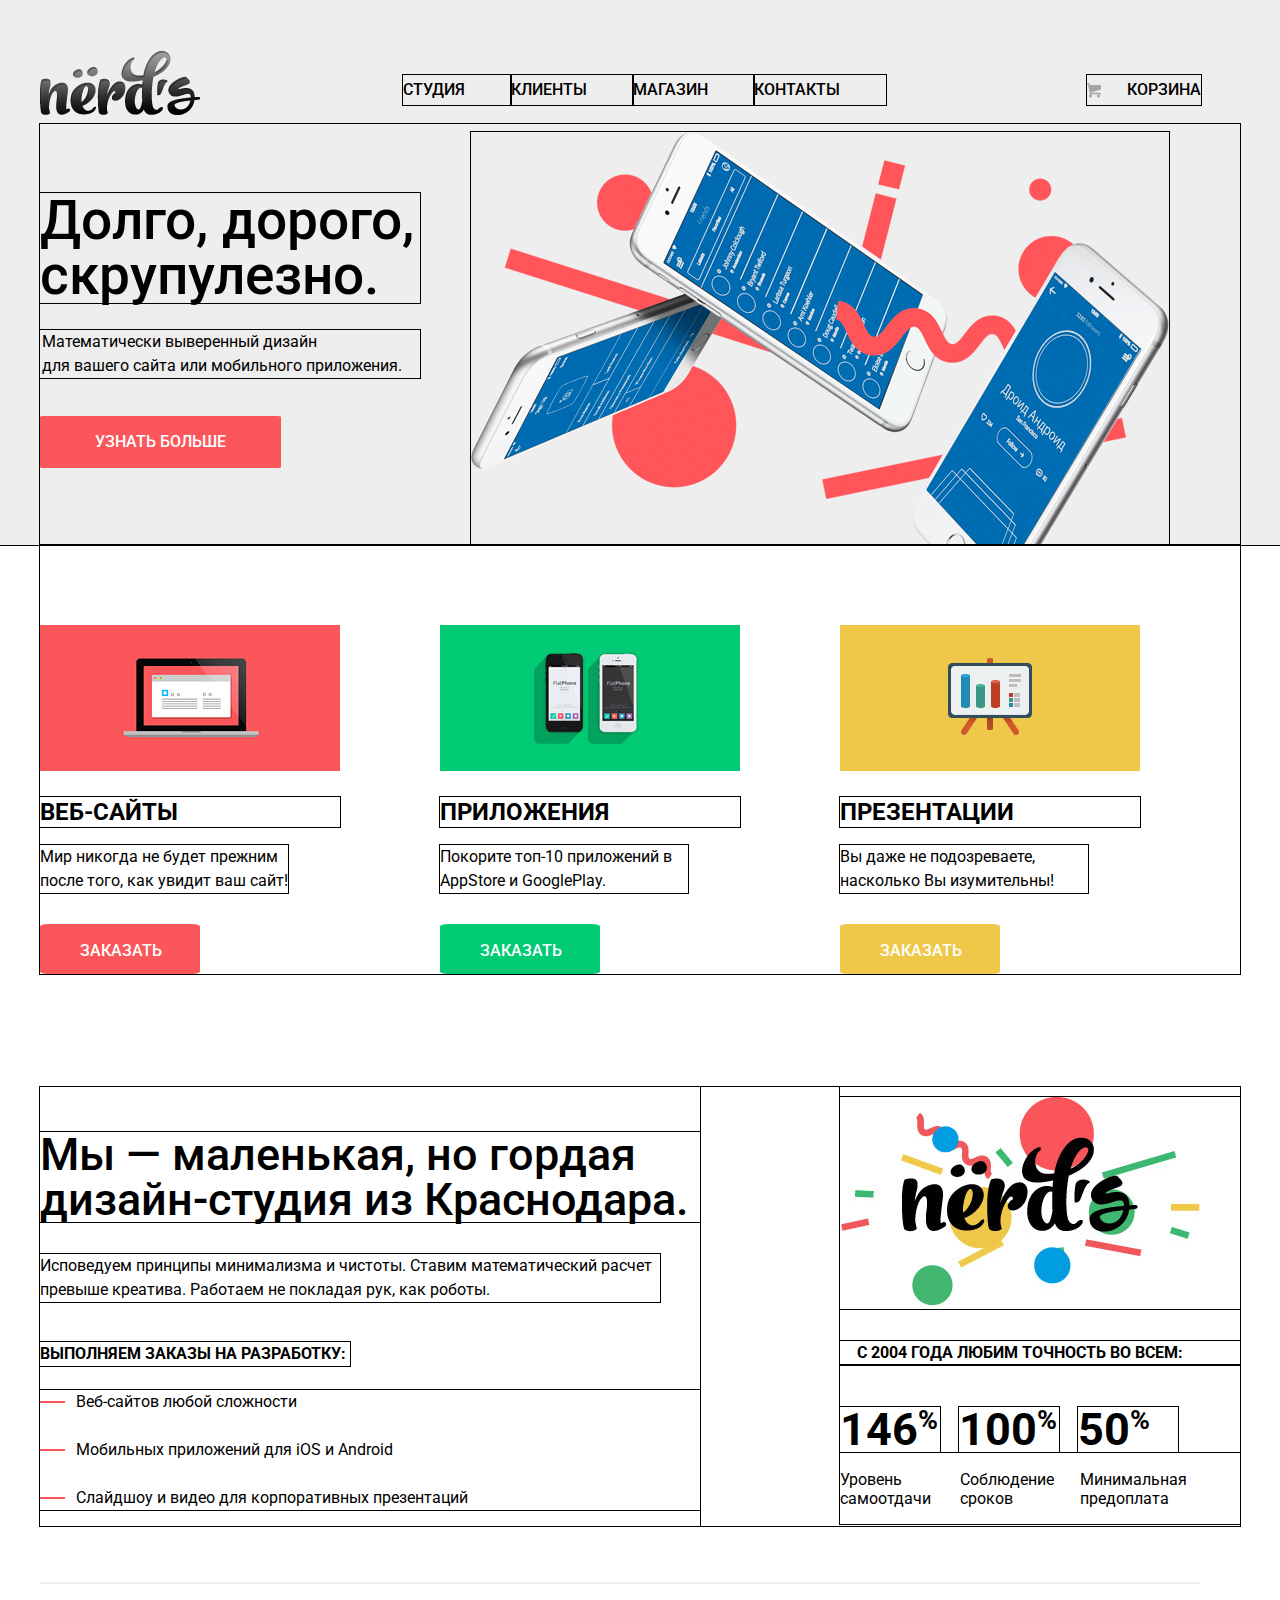
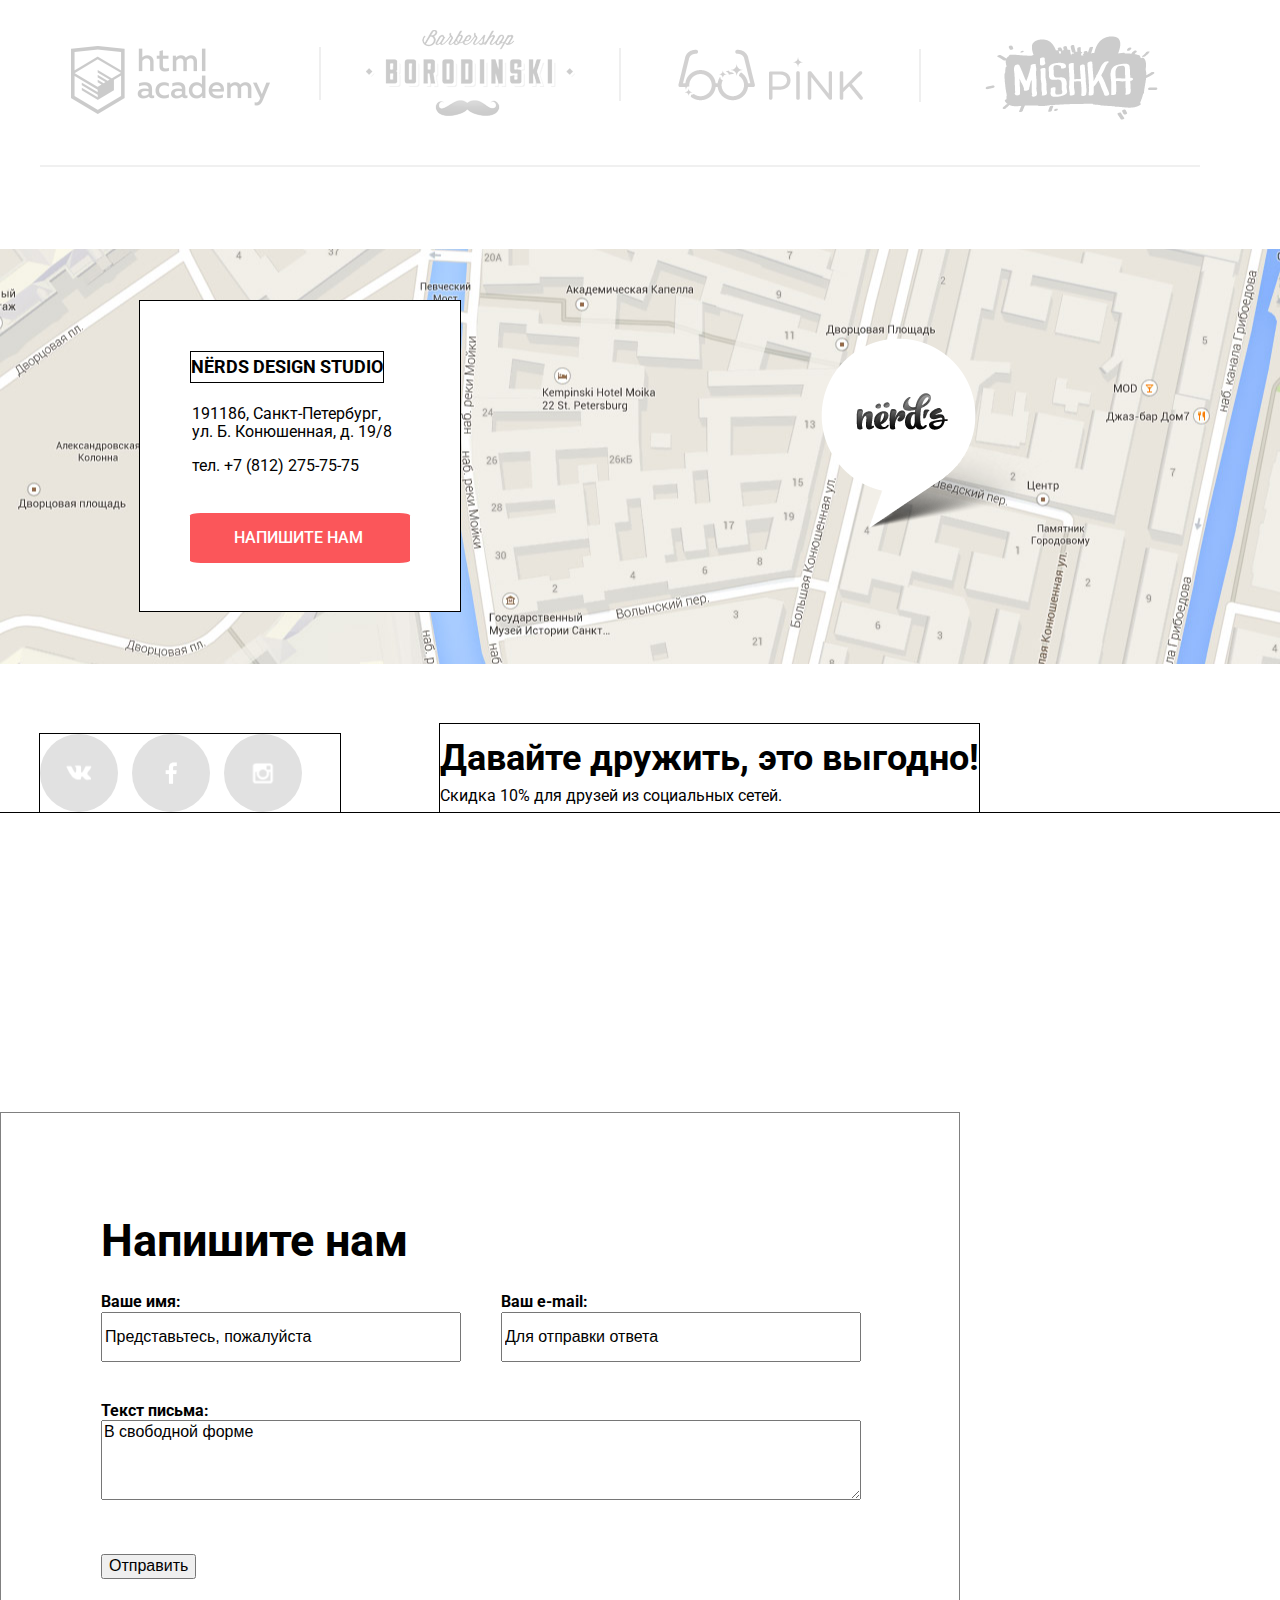
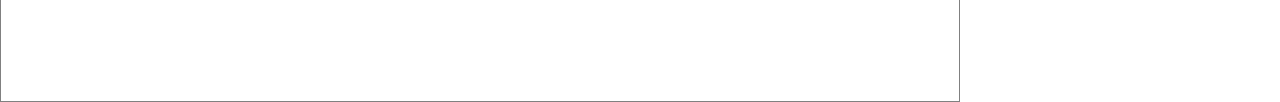
==== commit bfba03d7: "Декоративные элементы" ====
--- a/index.html
+++ b/index.html
@@ -18,7 +18,7 @@
           </div>
           <div class="navigation">
               <ul class="navigation-ul">
-                <li class="pink-line">
+                <li>
                   <a href="#">Студия</a>
                 </li>
                 <li>
@@ -133,19 +133,19 @@
 
       <section class="partners">
 
-        <div class="partners-item-1">
+        <div class="partner partners-item-1">
           <a href="#"><img src="img/logo-1.png" width="199" height="68" alt="html academy"></a>
         </div>
 
-        <div class="partners-item-2">
+        <div class="partner partners-item-2">
           <a href="#"><img src="img/logo-2.png" width="209" height="90" alt="Borodinski"></a>
         </div>
 
-        <div class="partners-item-3">
+        <div class="partner partners-item-3">
           <a href="#"><img src="img/logo-3.png" width="185" height="52" alt="Pink"></a>
         </div>
 
-        <div class="partners-item-4">
+        <div class="partner partners-item-4">
           <a href="#"><img src="img/logo-4.png" width="173" height="84" alt="Mishka"></a>
         </div>
 
--- a/css/style.css
+++ b/css/style.css
@@ -53,8 +53,10 @@
 }
 
 body {
+  font-size: 16px;
   font-family: Roboto, sans-serif;
   color: #000000;
+  min-width: 1200px;
 }
 
 .container::after{
@@ -123,7 +125,7 @@
   font-size: 16px;
   font-weight: 500;
   line-height: 30px;
-  font-family: Roboto, sans-serif;
+  font-family: "Roboto", "Arial", sans-serif;
   text-transform: uppercase;
   color: #000000;
   outline: 1px solid black;
@@ -147,6 +149,7 @@
 
 .basket{
   float: right;
+  max-width: 140px;
   margin-top: 75px;
   margin-right: 39px;
   outline: 1px solid black;
@@ -156,10 +159,23 @@
   font-size: 16px;
   font-weight: 500;
   line-height: 30px;
-  font-family: Roboto, sans-serif;
+  font-family: "Roboto", "Arial", sans-serif;
   text-transform: uppercase;
   color: black;
   text-decoration: none;
+  padding-left: 40px;
+  position: relative;
+}
+
+.basket a::before{
+  content: "";
+  position: absolute;
+  width: 15px;
+  height: 15px;
+  background: url("../img/sprite.png") no-repeat;
+  background-position: -10px -10px;
+  top: 3px;
+  left: -1px;
 }
 
 .basket a:hover{
@@ -217,7 +233,7 @@
   font-size: 55px;
   line-height: 55px;
   font-weight: 500;
-  font-family: Roboto, sans-serif;
+  font-family: "Roboto", "Arial", sans-serif;
   color: #000000;
   outline: 1px solid black;
   margin-bottom: 0;
@@ -228,7 +244,7 @@
   font-size: 16px;
   line-height: 24px;
   font-weight: 400;
-  font-family: Roboto, sans-serif;
+  font-family: "Roboto", "Arial", sans-serif;
   color: #000000;
   outline: 1px solid black;
   margin-top: 27px;
@@ -243,7 +259,7 @@
   font-weight: 500;
   font-size: 16px;
   line-height: 18px;
-  font-family: Roboto, sans-serif;
+  font-family: "Roboto", "Arial", sans-serif;
   text-transform: uppercase;
   text-decoration: none;
   color: #ffffff;
@@ -297,7 +313,7 @@
   line-height: 30px;
   font-weight: 700;
   text-transform: uppercase;
-  font-family: Roboto, sans-serif;
+  font-family: "Roboto", "Arial", sans-serif;
   color: #000000;
   outline: 1px solid black;
 }
@@ -309,7 +325,7 @@
   font-size: 16px;
   line-height: 24px;
   font-weight: 400;
-  font-family: Roboto, sans-serif;
+  font-family: "Roboto", "Arial", sans-serif;
   color: #000000;
   outline: 1px solid black;
 }
@@ -325,7 +341,7 @@
   font-weight: 500;
   font-size: 16px;
   line-height: 18px;
-  font-family: Roboto, sans-serif;
+  font-family: "Roboto", "Arial", sans-serif;
   text-transform: uppercase;
   text-decoration: none;
   color: #ffffff;
@@ -349,8 +365,24 @@
   background-color: #00ca74;
 }
 
+.green:hover{
+  background-color: #00bc6c;
+}
+
+.green:active{
+  background-color: #00aa62;
+}
+
 .yellow{
   background-color: #efc84a;
+}
+
+.yellow:hover{
+  background-color: #eab534;
+}
+
+.yellow:active{
+  background-color: #e5a722;
 }
 
 .about::after{
@@ -374,7 +406,7 @@
   font-weight: 500;
   font-size: 45px;
   line-height: 45px;
-  font-family: Roboto, sans-serif;
+  font-family: "Roboto", "Arial", sans-serif;
   color: black;
   outline: 1px solid black;
   margin-bottom: 0;
@@ -386,7 +418,7 @@
   font-weight: 400;
   font-size: 16px;
   line-height: 24px;
-  font-family: Roboto, sans-serif;
+  font-family: "Roboto", "Arial", sans-serif;
   color: black;
   outline: 1px solid black;
 }
@@ -397,7 +429,7 @@
   font-size: 16px;
   line-height: 24px;
   font-weight: 700px;
-  font-family: Roboto, sans-serif;
+  font-family: "Roboto", "Arial", sans-serif;
   color: black;
   text-transform: uppercase;
   outline: 1px solid black;
@@ -408,7 +440,7 @@
   padding-left: 0;
   font-size: 16px;
   line-height: 24px;
-  font-family: Roboto, sans-serif;
+  font-family: "Roboto", "Arial", sans-serif;
   color: black;
   outline: 1px solid black;
 }
@@ -450,7 +482,7 @@
   font-size: 16px;
   line-height: 24px;
   font-weight: bold;
-  font-family: Roboto, sans-serif;
+  font-family: "Roboto", "Arial", sans-serif;
   color: black;
   text-transform: uppercase;
   outline: 1px solid black;
@@ -470,7 +502,7 @@
   font-size: 45px;
   line-height: 45px;
   font-weight: bold;
-  font-family: Roboto, sans-serif;
+  font-family: "Roboto", "Arial", sans-serif;
   color: black;
   outline: 1px solid black;
 }
@@ -511,8 +543,12 @@
   position: relative;
 }
 
-.partners-item:nth-child(4n){
-  margin-right: 0;
+.partner:hover{
+  opacity: 1;
+}
+
+.partner:active{
+  opacity: 0.1;
 }
 
 .partners-item-1{
@@ -605,6 +641,7 @@
 
 .map{
   position: relative;
+  margin-top: 85px;
   background-position: center;
   background-image: url("../img/layer2.jpg");
   background-repeat: no-repeat;
@@ -622,7 +659,7 @@
   font-size: 16px;
   line-height: 18px;
   font-weight: 400;
-  font-family: Roboto, sans-serif;
+  font-family: "Roboto", "Arial", sans-serif;
   color: black;
   outline: 1px solid black;
 }
@@ -634,7 +671,7 @@
   font-size: 18px;
   line-height: 30px;
   font-weight: bold;
-  font-family: Roboto, sans-serif;
+  font-family: "Roboto", "Arial", sans-serif;
   color: black;
   text-transform: uppercase;
   outline: 1px solid black;
@@ -659,7 +696,7 @@
   font-weight: 500;
   font-size: 16px;
   line-height: 18px;
-  font-family: Roboto, sans-serif;
+  font-family: "Roboto", "Arial", sans-serif;
   text-transform: uppercase;
   text-decoration: none;
   color: #ffffff;
@@ -751,7 +788,7 @@
   font-size: 36px;
   line-height: 36px;
   font-weight: bold;
-  font-family: Roboto, sans-serif;
+  font-family: "Roboto", "Arial", sans-serif;
   color: black;
 }
 
@@ -831,10 +868,33 @@
   min-height: 320px;
 }
 
-.title{
-  width: 740px;
-  margin: 0 auto;
-  padding: 0 auto;
+.pink-line{
+  position: relative;
+}
+
+.pink-line::after{
+  content: "";
+  display: block;
+  width: 74px;
+  height: 2px;
+  background: #fb565a;
+  position: absolute;
+  top: 35px;
+  left: 0;
+}
+
+.catalog-title{
+  float: left;
+  margin-left: 216px;
+  margin-top: 34px;
+}
+
+.catalog-h1{
+  font-size: 55px;
+  line-height: 55px;
+  font-weight: 500;
+  font-style: "Roboto", "Arial", sans-serif;
+  color: black;
 }
 
 .catalog-main{
@@ -843,10 +903,103 @@
 }
 
 .sidebar{
+  margin-top: 76px;
   width: 265px;
   display: inline-block;
   vertical-align: top;
   font-size: 16px;
+}
+
+.sidebar-h2{
+  font-size: 18px;
+  line-height: 30px;
+  font-weight: bold;
+  font-family: "Roboto", "Arial", sans-serif;
+  color: black;
+  text-transform: uppercase;
+}
+
+.range-filter {
+  width: 240px;
+  margin: 50px auto;
+}
+
+.range-controls {
+  position: relative;
+  margin-bottom: 15px;
+  padding-top: 39px;
+  padding-right: 20px;
+  padding-left: 20px;
+  height: 41px;
+  border-radius: 5px;
+  background: #f1f1f1;
+}
+
+.range-controls .scale {
+  height: 2px;
+  background: #d7dcde;
+}
+
+.range-controls .bar {
+  width: 70%;
+  height: 2px;
+  background: #00ca74;
+}
+
+.range-controls .toggle {
+  position: absolute;
+  top: 30px;
+  left: 0px;
+  width: 4px;
+  height: 4px;
+  cursor: pointer;
+  border: 8px solid #fff;
+  border-radius: 50%;
+  background: #ababab;
+  box-shadow: 0 2px 1px 0 #cfcfcf;
+}
+
+.range-controls .toggle-min {
+  left: 50px;
+}
+
+.range-controls .toggle-max {
+  left: 110px;
+}
+
+.price-controls {
+  font-size: 0;
+}
+
+.price-controls label {
+  font-size: 16px;
+  display: inline-block;
+  width: 50%;
+}
+
+.max-price {
+  text-align: right;
+}
+
+.price-controls input {
+  font-family: 'Roboto', 'Arial', sans-serif;
+  font-size: 16px;
+  width: 60px;
+  margin-left: 10px;
+  padding: 8px 10px;
+  text-align: center;
+  color: #283136;
+  border: none;
+  border-radius: 5px;
+  background: #f1f1f1;
+}
+
+.net{
+  margin-top: 56px;
+  font-size: 16px;
+  line-height: 20px;
+  font-weight: normal;
+  font-family: 'Roboto', 'Arial', sans-serif;
 }
 
 .catalog::after{
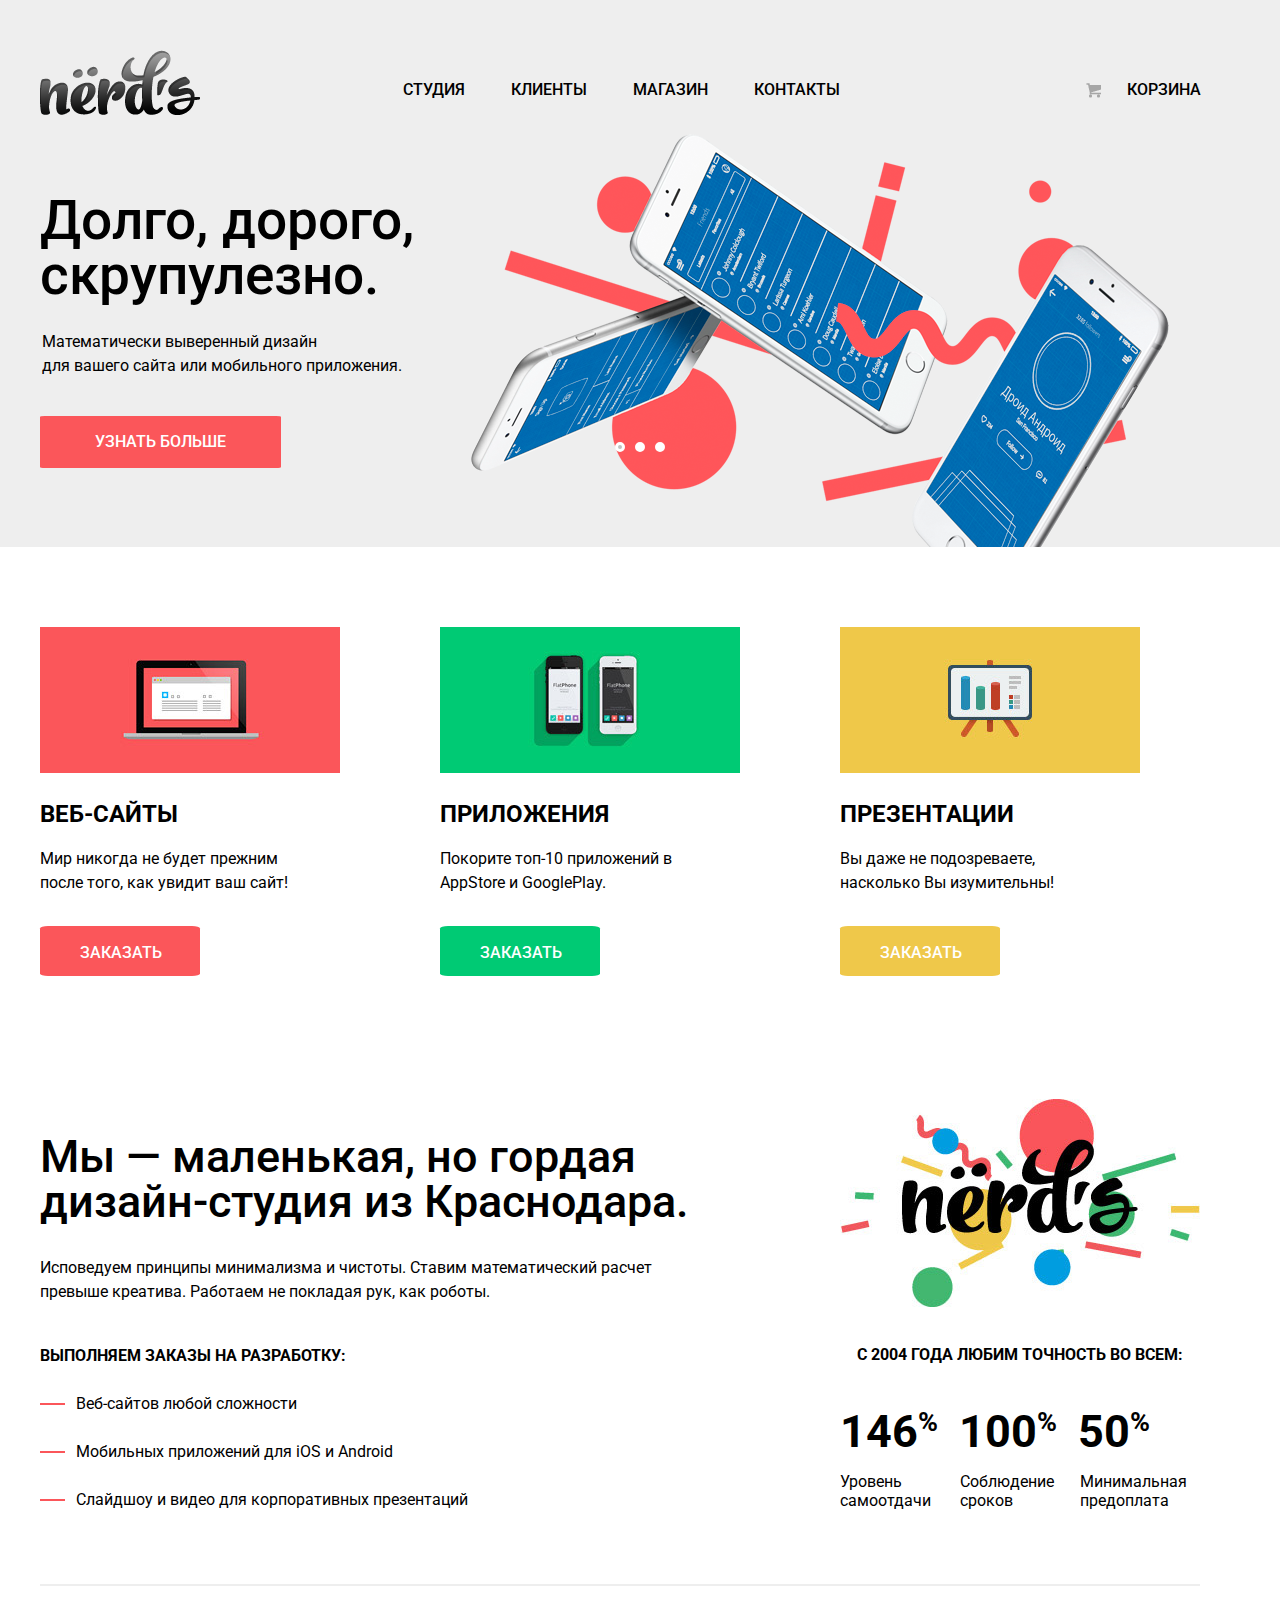
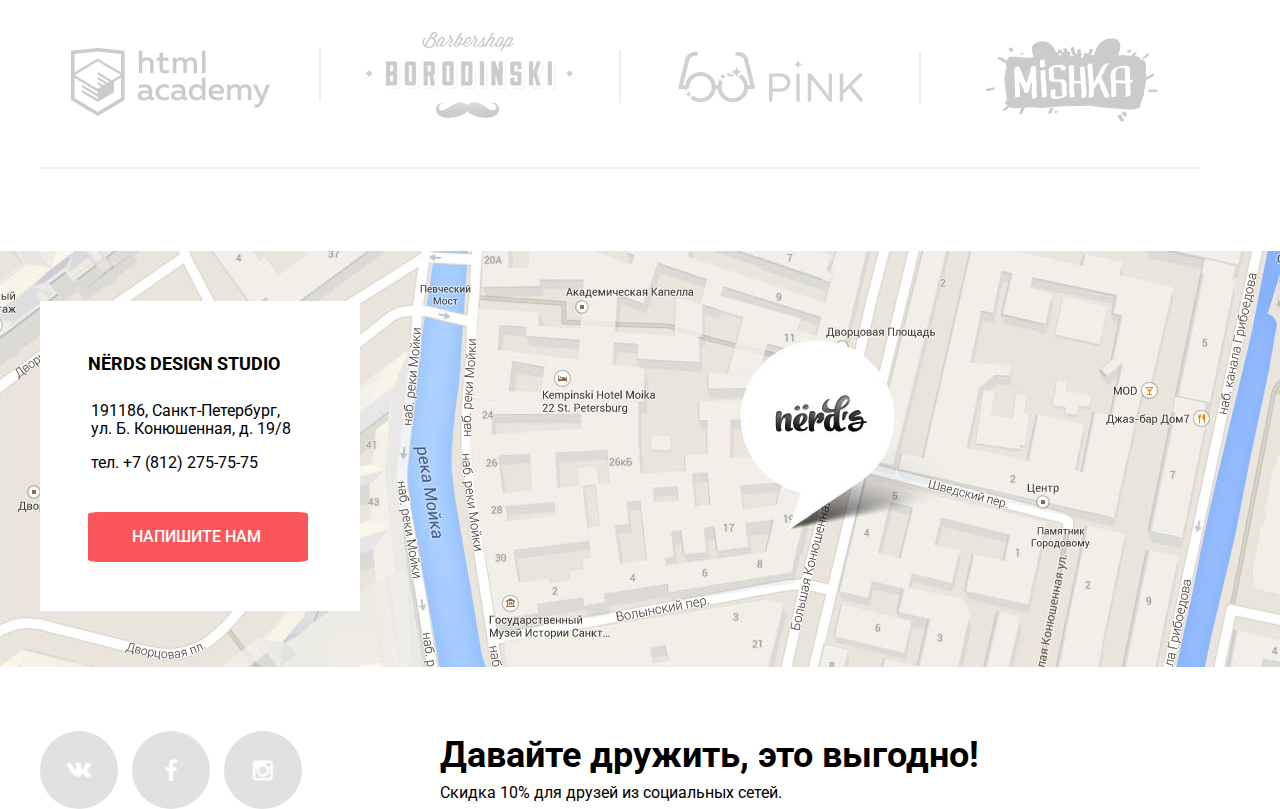
==== commit 5463b268: "на общую проверку" ====
--- a/index.html
+++ b/index.html
@@ -36,39 +36,49 @@
           </div>
         </div>
 
-        <div class="features1">
-          <div class="features-text">
-            <p class="big">Долго, дорого, скрупулезно.</p>
-            <p class="small">Математически выверенный дизайн <br> для вашего сайта или мобильного приложения.</p>
-            <a class="btn-know-more" href="#">Узнать больше</a>
-          </div>
-          <div class="features-img">
-            <img src="img/slide1.png" width="698" height="413" alt="Слайд 1">
-          </div>
-        </div>
-
-        <div class="features2">
-          <div class="features-text">
-            <p class="big">Любим математику как никто другой</p>
-            <p class="small">Никакого креатива, только математические формулы для рачета идеальный пропорций.</p>
-            <a class="btn-know-more" href="#">Узнать больше</a>
-          </div>
-          <div class="features-img">
-            <img src="img/slide2.png" width="663" height="430" alt="Слайд 2">
-          </div>
-        </div>
-
-        <div class="features3">
-          <div class="features-text">
-            <p class="big">Только ночь, только хардкор</p>
-            <p class="small">Работать днем, как все? Мы против этого. Ближе к полуночи работа только начинается.</p>
-            <a class="btn-know-more" href="#">Узнать больше</a>
-          </div>
-          <div class="features-img">
-            <img src="img/slide3.png" width="759" height="411" alt="Слайд 3">
-          </div>
-        </div>
-
+        <div class="slider">
+          <input type="radio" id="btn-1" name="toggle" checked>
+          <input type="radio" id="btn-2" name="toggle">
+          <input type="radio" id="btn-3" name="toggle">
+          <div class="slider-controls">
+            <label for="btn-1"></label>
+            <label for="btn-2"></label>
+            <label for="btn-3"></label>
+          </div>
+          <div class="features">
+            <div class="features-text">
+              <p class="big">Долго, дорого, скрупулезно.</p>
+              <p class="small">Математически выверенный дизайн <br> для вашего сайта или мобильного приложения.</p>
+              <a class="btn-know-more" href="#">Узнать больше</a>
+            </div>
+            <div class="features-img">
+              <img src="img/slide1.png" width="698" height="413" alt="Слайд 1">
+            </div>
+          </div>
+
+          <div class="features2">
+            <div class="features-text-2">
+              <p class="big-2">Любим математику как никто другой</p>
+              <p class="small-2">Никакого креатива, только математические формулы для рачета идеальный пропорций.</p>
+              <a class="btn-know-more" href="#">Узнать больше</a>
+            </div>
+            <div class="features-img-2">
+              <img src="img/slide2.png" width="663" height="430" alt="Слайд 2">
+            </div>
+          </div>
+
+          <div class="features3">
+            <div class="features-text-3">
+              <p class="big-3">Только ночь, только хардкор</p>
+              <p class="small-3">Работать днем, как все? Мы против этого. Ближе к полуночи работа только начинается.</p>
+              <a class="btn-know-more" href="#">Узнать больше</a>
+            </div>
+            <div class="features-img-3">
+              <img src="img/slide3.png" width="759" height="411" alt="Слайд 3">
+            </div>
+          </div>
+
+        </div>
       </div>
     </header>
 
@@ -154,9 +164,6 @@
 
       <section class="map">
         <div class="container">
-          <div class="marker">
-            <img src="img/map-marker.png" width="231" height="190" alt="маркер">
-          </div>
           <div class="address">
             <h3 class="design-studio">Nёrds design studio</h3>
             <div class="address-address">
@@ -172,7 +179,7 @@
       <footer>
         <div class="container">
           <div class="footer-social">
-            <a class="social-btn social-btn-vk" href="#">Вконтакте</span></a>
+            <a class="social-btn social-btn-vk" href="#">Вконтакте</a>
             <a class="social-btn social-btn-fb" href="#">2</a>
             <a class="social-btn social-btn-inst" href="#">3</a>
           </div>
@@ -184,22 +191,20 @@
       </footer>
 
       <div class="write-us">
-        <h1>Напишите нам</h1>
+        <div class="close"></div>
+        <h1 class="write-us-h1">Напишите нам</h1>
         <form action="#" method="post">
           <div class="write-name">
-            <label>Ваше имя:
+            <label for="user-name-field">Ваше имя:</label>
               <input type="text" name="user-name" id="user-name-field" value="Представьтесь, пожалуйста">
-            </label>
           </div>
           <div class="write-email">
-            <label>Ваш e-mail:
+            <label for="user-mail-field">Ваш e-mail:</label>
               <input type="text" name="user-mail" id="user-mail-field" value="Для отправки ответа">
-            </label>
           </div>
           <div class="write-text">
-            <label>Текст письма:
-              <textarea name="user-text" id="user-text-field" rows="4">В свободной форме</textarea>
-            </label>
+            <label for="user-text-field">Текст письма:</label>
+              <textarea name="user-text" id="user-text-field">В свободной форме</textarea>
           </div>
           <div class="write-btn">
             <button type="submit">Отправить</button>
--- a/css/style.css
+++ b/css/style.css
@@ -54,7 +54,7 @@
 
 body {
   font-size: 16px;
-  font-family: Roboto, sans-serif;
+  font-family: "Roboto", "Arial", sans-serif;
   color: #000000;
   min-width: 1200px;
 }
@@ -79,7 +79,6 @@
 
 .index-header{
   background-color: #eeeeee;
-  outline: 1px solid black;
 }
 
 .header-logo{
@@ -102,13 +101,8 @@
   clear: both;
 }
 
-.main-navigation{
-  margin-bottom: 5px;
-}
-
 .navigation{
   float: left;
-  outline: 1px solid black;
   margin-top: 75px;
 }
 
@@ -116,7 +110,6 @@
   padding: 0;
   margin: 0;
   font-size: 0;
-  outline: 1px solid black;
 }
 
 .navigation li{
@@ -128,7 +121,6 @@
   font-family: "Roboto", "Arial", sans-serif;
   text-transform: uppercase;
   color: #000000;
-  outline: 1px solid black;
 }
 
 .navigation a{
@@ -152,7 +144,6 @@
   max-width: 140px;
   margin-top: 75px;
   margin-right: 39px;
-  outline: 1px solid black;
 }
 
 .basket a{
@@ -187,44 +178,58 @@
   opacity: 0.3;
 }
 
-.features1::after{
+.slider{
+  position: relative;
+}
+
+.slider input[type=radio] {
+    position: absolute;
+    opacity: 0;
+}
+
+.slider-controls{
+    position: absolute;
+    bottom: 95px;
+    left: 50%;
+    width: 200px;
+    height: 10px;
+    margin-left: -100px;
+    text-align: center;
+    z-index: 1000;
+}
+
+.slider-controls label{
+    display: inline-block;
+    width: 4px;
+    height: 4px;
+    margin: 0 3px;
+    background: white;
+    border: 3px solid white;
+    vertical-align: top;
+    border-radius: 50%;
+    cursor: pointer;
+}
+
+#btn-1:checked ~ .slider-controls label[for="btn-1"],
+#btn-2:checked ~ .slider-controls label[for="btn-2"],
+#btn-3:checked ~ .slider-controls label[for="btn-3"] {
+    background:#c1c1c1;
+}
+
+.features::after{
   content: "";
   display: table;
   clear: both;
 }
 
-.features1{
-  outline: 1px solid black;
-}
-
-.features2::after{
-  content: "";
-  display: table;
-  clear: both;
-}
-
-.features2{
-  width: 1160px;
-  min-height: 425px;
-  display: none;
-}
-
-.features3::after{
-  content: "";
-  display: table;
-  clear: both;
-}
-
-.features3{
-  width: 1160px;
-  min-height: 425px;
-  display: none;
+.features{
+  display: block;
 }
 
 .features-text{
   float: left;
   width: 380px;
-  margin-top: 14px;
+  margin-top: 19px;
   margin-right: 51px;
 }
 
@@ -235,7 +240,6 @@
   font-weight: 500;
   font-family: "Roboto", "Arial", sans-serif;
   color: #000000;
-  outline: 1px solid black;
   margin-bottom: 0;
 }
 
@@ -246,9 +250,14 @@
   font-weight: 400;
   font-family: "Roboto", "Arial", sans-serif;
   color: #000000;
-  outline: 1px solid black;
   margin-top: 27px;
   padding-left: 2px;
+}
+
+.features-img{
+  float: left;
+  margin-top: 15px;
+  line-height: 0;
 }
 
 .btn-know-more{
@@ -276,21 +285,108 @@
   background-color: #d7373b;
 }
 
-.features-img{
-  float: left;
-  margin-top: 8px;
-  outline: 1px solid black;
+.features2::after{
+  content: "";
+  display: table;
+  clear: both;
+}
+
+.features2{
+  width: 1160px;
+  min-height: 425px;
+  display: none;
+}
+
+.features-text-2{
+  float: left;
+  width: 380px;
+  margin-top: 12px;
+  margin-right: 51px;
+}
+
+.big-2{
+  display: block;
+  width: 525px;
+  font-size: 55px;
+  line-height: 55px;
+  font-weight: 500;
+  font-family: "Roboto", "Arial", sans-serif;
+  color: #000000;
+  margin-top: 60px;
+  margin-bottom: 0;
+}
+
+.small-2{
+  display: block;
+  width: 420px;
+  font-size: 16px;
+  line-height: 24px;
+  font-weight: 400;
+  font-family: "Roboto", "Arial", sans-serif;
+  color: #000000;
+  margin-top: 27px;
+  padding-left: 2px;
+}
+
+.features-img-2{
+  float: right;
+  margin-top: 0px;
   line-height: 0;
 }
 
+.features3::after{
+  content: "";
+  display: table;
+  clear: both;
+}
+
+.features3{
+  width: 1160px;
+  min-height: 425px;
+  display: none;
+}
+
+.features-text-3{
+  float: left;
+  width: 380px;
+  margin-top: 14px;
+  margin-right: 21px;
+}
+
+.big-3{
+  display: block;
+  width: 420px;
+  font-size: 55px;
+  line-height: 55px;
+  font-weight: 500;
+  font-family: "Roboto", "Arial", sans-serif;
+  color: #000000;
+  margin-top: 60px;
+  margin-bottom: 0;
+}
+
+.small-3{
+  display: block;
+  width: 350px;
+  font-size: 16px;
+  line-height: 24px;
+  font-weight: 400;
+  font-family: "Roboto", "Arial", sans-serif;
+  color: #000000;
+  margin-top: 27px;
+  padding-left: 2px;
+}
+
+.features-img-3{
+  float: left;
+  margin-top: 15px;
+  line-height: 0;
+}
+
 .menu::after{
   content: "";
   display: table;
   clear: both;
-}
-
-.menu{
-  outline: 1px solid black;
 }
 
 .menu-item:nth-child(3n){
@@ -315,7 +411,6 @@
   text-transform: uppercase;
   font-family: "Roboto", "Arial", sans-serif;
   color: #000000;
-  outline: 1px solid black;
 }
 
 .menu-p{
@@ -327,7 +422,6 @@
   font-weight: 400;
   font-family: "Roboto", "Arial", sans-serif;
   color: #000000;
-  outline: 1px solid black;
 }
 
 .menu-btn{
@@ -392,13 +486,11 @@
 }
 
 .about{
-  outline: 1px solid black;
   margin-top: 113px;
 }
 
 .about-left{
   float: left;
-  outline: 1px solid black;
 }
 
 .about-company{
@@ -408,7 +500,6 @@
   line-height: 45px;
   font-family: "Roboto", "Arial", sans-serif;
   color: black;
-  outline: 1px solid black;
   margin-bottom: 0;
 }
 
@@ -420,7 +511,6 @@
   line-height: 24px;
   font-family: "Roboto", "Arial", sans-serif;
   color: black;
-  outline: 1px solid black;
 }
 
 .about-orders{
@@ -432,7 +522,6 @@
   font-family: "Roboto", "Arial", sans-serif;
   color: black;
   text-transform: uppercase;
-  outline: 1px solid black;
 }
 
 .about-left ul{
@@ -442,7 +531,6 @@
   line-height: 24px;
   font-family: "Roboto", "Arial", sans-serif;
   color: black;
-  outline: 1px solid black;
 }
 
 .about-left li:before{
@@ -466,12 +554,10 @@
 .about-right{
   float: right;
   width: 400px;
-  outline: 1px solid black;
 }
 
 .about-logo{
   margin-top: 10px;
-  outline: 1px solid black;
 }
 
 .about-2004{
@@ -485,11 +571,6 @@
   font-family: "Roboto", "Arial", sans-serif;
   color: black;
   text-transform: uppercase;
-  outline: 1px solid black;
-}
-
-.percents{
-  outline: 1px solid black;
 }
 
 .percent-item{
@@ -504,7 +585,6 @@
   font-weight: bold;
   font-family: "Roboto", "Arial", sans-serif;
   color: black;
-  outline: 1px solid black;
 }
 
 .sign-percent{
@@ -539,15 +619,21 @@
 
 .partners{
   margin-top: 48px;
+  margin-bottom: 85px;
   padding-bottom: 40px;
   position: relative;
 }
 
-.partner:hover{
+.partner a{
+  display: inline-block;
+  opacity: 0.2;
+}
+
+.partner a:hover{
   opacity: 1;
 }
 
-.partner:active{
+.partner a:active{
   opacity: 0.1;
 }
 
@@ -558,7 +644,6 @@
   margin-top: 72px;
   margin-right: 34px;
   margin-left: 31px;
-  opacity: 0.2;
 }
 
 .partners-item-1:after{
@@ -566,8 +651,7 @@
   display: table;
   width: 2px;
   height: 53px;
-  background-color: black;
-  opacity: 0.3;
+  background-color: #eeeeee;
   position: absolute;
   top: 1px;
   left: 248px;
@@ -580,7 +664,6 @@
   margin-top: 56px;
   margin-right: 30px;
   margin-left: 31px;
-  opacity: 0.2;
 }
 
 .partners-item-2:after{
@@ -588,8 +671,7 @@
   display: table;
   width: 2px;
   height: 53px;
-  background-color: black;
-  opacity: 0.3;
+  background-color: #eeeeee;
   position: absolute;
   top: 18px;
   left: 253px;
@@ -602,7 +684,6 @@
   margin-top: 75px;
   margin-right: 30px;
   margin-left: 52px;
-  opacity: 0.2;
 }
 
 .partners-item-3:after{
@@ -610,8 +691,7 @@
   display: table;
   width: 2px;
   height: 53px;
-  background-color: black;
-  opacity: 0.3;
+  background-color: #eeeeee;
   position: absolute;
   top: 0px;
   left: 241px;
@@ -624,7 +704,6 @@
   margin-top: 62px;
   margin-right: 0px;
   margin-left: 47px;
-  opacity: 0.2;
 }
 
 .partners-item-4:after{
@@ -632,28 +711,25 @@
   display: table;
   width: 1160px;
   height: 2px;
-  background-color: black;
-  opacity: 0.3;
+  background-color: #eeeeee;
   position: absolute;
   top: 129px;
   left: -945px;
 }
 
 .map{
-  position: relative;
-  margin-top: 85px;
-  background-position: center;
+  padding-top: 50px;
+  background-position: center top;
   background-image: url("../img/layer2.jpg");
   background-repeat: no-repeat;
   height: 415px;
 }
 
 .address{
+  padding-top: 30px;
+  padding-left: 48px;
   width: 320px;
   height: 310px;
-  position: absolute;
-  top: 52px;
-  left: 140px;
   background: white;
   box-sizing: border-box;
   font-size: 16px;
@@ -661,32 +737,28 @@
   font-weight: 400;
   font-family: "Roboto", "Arial", sans-serif;
   color: black;
-  outline: 1px solid black;
 }
 
 .design-studio{
-  position: absolute;
-  left: 51px;
-  top: 33px;
+  display: block;
   font-size: 18px;
   line-height: 30px;
   font-weight: bold;
   font-family: "Roboto", "Arial", sans-serif;
   color: black;
   text-transform: uppercase;
-  outline: 1px solid black;
 }
 
 .address-address{
-  position: absolute;
-  top: 88px;
-  left: 52px;
+  display: block;
+  margin-top: 23px;
+  padding-left: 3px;
+  margin-bottom: 40px;
 }
 
 .btn-write{
-  position: absolute;
-  top: 212px;
-  left: 50px;
+  margin-top: 0 auto;
+  display: block;
   box-sizing: border-box;
   width: 220px;
   height: 50px;
@@ -704,27 +776,16 @@
   cursor: pointer;
 }
 
-.marker{
-  position: absolute;
-  top: 89px;
-  left: 821px;
-}
-
 footer::after{
   content: "";
   display: table;
   clear: both;
-}
-
-footer{
-  outline: 1px solid black;
 }
 
 .footer-social{
   width: 300px;
   float: left;
-  margin-top: 70px;
-  outline: 1px solid black;
+  margin-top: 15px;
   margin-right: 100px;
 }
 
@@ -778,10 +839,9 @@
 }
 
 .footer-text{
-  float: left;
-  margin-top: 60px;
+  margin-top: 5px;
+  float: left;
   line-height: 0;
-  outline: 1px solid black;
 }
 
 .footer-big{
@@ -798,34 +858,111 @@
 }
 
 .write-us{
+  display: none;
+  position: fixed;
   width: 960px;
   height: 590px;
   box-sizing: border-box;
-  border: 1px solid grey;
-  display: inline-block;
-  padding-top: 75px;
+  padding-top: 37px;
   padding-left: 100px;
-  margin-top: 40px;
-}
-
-.write-us{
-  margin-top: 300px;
+  margin-top: 340px;
+  background: white;
+  position: absolute;
+  top: 1367px;
+  right: 172px;
+  box-shadow: 0 20px 40px 0 rgba(0, 1, 1, .75);
+}
+
+.write-us-h1{
+  font-size: 45px;
+  line-height: 45px;
+  font-weight: 500px;
+  font-family: "Roboto", "Arial", sans-serif;
+}
+
+.close{
+  width: 25px;
+  height: 25px;
+  position: absolute;
+  top: 75px;
+  right: 87px;
+  opacity: 0.3;
+}
+
+.close::before, .close::after{
+  content: "";
+  display: block;
+  position: absolute;
+  width: 25px;
+  height: 5px;
+  background: #fb565a;
+}
+
+.close::before{
+  top: 10px;
+  left: 0px;
+  transform: rotate(45deg);
+}
+
+.close::after{
+  bottom: 10px;
+  right: 0px;
+  transform: rotate(-45deg);
+}
+
+.close:hover{
+  opacity: 1;
+  cursor: pointer;
+}
+
+.close:active{
+  opacity: 0.1;
 }
 
 .write-name{
   display: inline-block;
   width: 360px;
   margin-right: 36px;
+  margin-top: 10px;
+}
+
+.write-name input{
+  margin-top: 10px;
+  padding-left: 13px;
+  border: 2px solid #d7dcde;
+  border-radius: 3px;
+  color: #bababa;
 }
 
 .write-email{
   display: inline-block;
   width: 360px;
+  margin-top: 10px;
+}
+
+.write-email input{
+  margin-top: 10px;
+  padding-left: 13px;
+  border: 2px solid #d7dcde;
+  border-radius: 3px;
+  color: #bababa;
 }
 
 .write-text{
-  margin-top: 40px;
+  margin-top: 33px;
   width: 760px;
+}
+
+.write-text textarea{
+  margin-top: 10px;
+  padding-top: 11px;
+  padding-left: 13px;
+  width: 760px;
+  height: 120px;
+  box-sizing: border-box;
+  border: 2px solid #d7dcde;
+  border-radius: 3px;
+  color: #bababa;
 }
 
 #user-name-field{
@@ -840,11 +977,6 @@
   box-sizing: border-box;
 }
 
-#user-text-field{
-  width: 760px;
-  box-sizing: border-box;
-}
-
 .write-name label,
 .write-email label,
 .write-text label{
@@ -853,14 +985,23 @@
   line-height: 18px;
 }
 
-.write-btn{
+.write-btn button{
+  margin-top: 42px;
+  box-sizing: border-box;
   width: 260px;
-  margin-top: 50px;
-}
-
-.write-us h1{
-  font-size: 45px;
-  line-height: 45px;
+  height: 50px;
+  padding: center;
+  border-radius: 2%;
+  font-weight: 500;
+  font-size: 16px;
+  line-height: 18px;
+  font-family: "Roboto", "Arial", sans-serif;
+  text-transform: uppercase;
+  text-decoration: none;
+  color: white;
+  background: #fb565a;
+  border: none;
+  cursor: pointer;
 }
 
 .catalog-header{
@@ -886,7 +1027,7 @@
 .catalog-title{
   float: left;
   margin-left: 216px;
-  margin-top: 34px;
+  margin-top: 38px;
 }
 
 .catalog-h1{
@@ -900,11 +1041,12 @@
 .catalog-main{
   width: 1160px;
   font-size: 0;
+  margin-bottom: 63px;
 }
 
 .sidebar{
   margin-top: 76px;
-  width: 265px;
+  width: 250px;
   display: inline-block;
   vertical-align: top;
   font-size: 16px;
@@ -917,16 +1059,17 @@
   font-family: "Roboto", "Arial", sans-serif;
   color: black;
   text-transform: uppercase;
+  margin-left: 3px;
 }
 
 .range-filter {
-  width: 240px;
-  margin: 50px auto;
+  width: 260px;
+  margin-top: 48px;
 }
 
 .range-controls {
   position: relative;
-  margin-bottom: 15px;
+  margin-bottom: 13px;
   padding-top: 39px;
   padding-right: 20px;
   padding-left: 20px;
@@ -960,11 +1103,11 @@
 }
 
 .range-controls .toggle-min {
-  left: 50px;
+  left: 17px;
 }
 
 .range-controls .toggle-max {
-  left: 110px;
+  left: 160px;
 }
 
 .price-controls {
@@ -975,6 +1118,11 @@
   font-size: 16px;
   display: inline-block;
   width: 50%;
+  font-size: 16px;
+  line-height: 22px;
+  font-weight: 400px;
+  font-family: "Roboto", "Arial", sans-serif;
+  text-transform: uppercase;
 }
 
 .max-price {
@@ -984,7 +1132,8 @@
 .price-controls input {
   font-family: 'Roboto', 'Arial', sans-serif;
   font-size: 16px;
-  width: 60px;
+  width: 80px;
+  height: 40px;
   margin-left: 10px;
   padding: 8px 10px;
   text-align: center;
@@ -992,16 +1141,78 @@
   border: none;
   border-radius: 5px;
   background: #f1f1f1;
+  box-sizing: border-box;
 }
 
 .net{
-  margin-top: 56px;
+  margin-top: 53px;
   font-size: 16px;
   line-height: 20px;
   font-weight: normal;
   font-family: 'Roboto', 'Arial', sans-serif;
 }
 
+input[type="radio"]{
+  display: inline-block;
+  margin-right: 12px;
+}
+
+.net ul{
+  list-style: none;
+  padding: 0;
+  margin: 0;
+}
+
+.net ul li{
+  padding-left: 8px;
+  margin-bottom: 20px;
+}
+
+.catalog-features{
+  margin-top: 46px;
+}
+
+.features-h2{
+  margin-bottom: 17px;
+}
+
+input[type="checkbox"]{
+  display: inline-block;
+  margin-right: 12px;
+}
+
+.catalog-features ul{
+  list-style: none;
+  padding: 0;
+  margin: 0;
+}
+
+.catalog-features ul li{
+  padding-left: 8px;
+  margin-bottom: 22px;
+}
+
+.btn-show button{
+  margin-top: 50px;
+  display: block;
+  box-sizing: border-box;
+  width: 260px;
+  height: 50px;
+  padding-top: 4px;
+  padding-left: 8px;
+  border-radius: 5%;
+  font-weight: 500;
+  font-size: 16px;
+  line-height: 18px;
+  font-family: "Roboto", "Arial", sans-serif;
+  text-transform: uppercase;
+  text-decoration: none;
+  color: black;
+  background-color: #eeeeee;
+  border: none;
+  cursor: pointer;
+}
+
 .catalog::after{
   content: "";
   display: table;
@@ -1009,7 +1220,7 @@
 }
 
 .catalog{
-  width: 880px;
+  width: 910px;
   display: inline-block;
   font-size: 16px;
 }
@@ -1020,21 +1231,50 @@
   clear: both;
 }
 
-.catalog-nav{
-}
-
-.catalog-title{
-  float: left;
+.catalog-nav-title{
+  float: left;
+  margin-left: 150px;
+  margin-top: 94px;
+  font-size: 18px;
+  line-height: 18px;
+  font-weight: bold;
+  font-family: "Roboto", "Arial", sans-serif;
+  text-transform: uppercase;
 }
 
 .sort-type{
-  float: right;
+  float: left;
+  margin-top: 95px;
+  margin-left: 268px;
+}
+
+.btn-price, .btn-type, .btn-name, .btn-up, .btn-down{
+  display: inline-block;
+  font-size: 14px;
+  line-height: 18px;
+  font-weight: 400;
+  color: black;
+  font-family: "Roboto", "Arial", sans-serif;
+  text-transform: uppercase;
+  text-decoration: none;
+}
+
+.btn-price, .btn-type{
+  padding-right: 20px;
+}
+
+.btn-name{
+  padding-right: 45px;
+}
+
+.btn-down{
+  padding-right: 9px;
 }
 
 .catalog-content{
   float: right;
-  margin-top: 60px;
-  margin-left: 100px;
+  margin-top: 55px;
+  margin-left: 150px;
   font-size: 0;
 }
 
@@ -1058,25 +1298,110 @@
   padding-top: 40px;
   position: relative;
   margin-right: 40px;
-  margin-bottom: 40px;
+  margin-bottom: 37px;
 }
 
 .catalog-item:nth-child(2n){
   margin-right: 0;
 }
 
-.sedona-block{
+.catalog-item:hover .catalog-block{
+  display: block;
+}
+
+.catalog-block{
+  display: block;
+  box-sizing: border-box;
   background-color: #eeeeee;
   width: 360px;
   height: 230px;
-  display: none;
-  position: relative;
+  position: absolute;
+  bottom: 0;
+  font-size: 16px;
+  line-height: 18px;
+  font-family: "Roboto", "Arial", sans-serif;
+}
+
+.block-title{
+  display: block;
+  font-size: 18px;
+  line-height: 30px;
+  font-weight: bold;
+  color: black;
+  font-family: "Roboto", "Arial", sans-serif;
+  text-decoration: none;
+  text-transform: uppercase;
+  text-align: center;
+  padding-top: 26px;
+}
+
+.block-text{
+  display: block;
+  width: 230px;
+  text-align: center;
+  margin: 15px auto 0;
+}
+
+.short-text{
+  max-width: 185px;
+}
+
+.long-text{
+  max-width: 230px;
+}
+
+.block-price{
+  display: block;
+  box-sizing: border-box;
+  width: 200px;
+  height: 50px;
+  margin-left: 80px;
+  margin-top: 30px;
+  padding-left: 62px;
+  padding-top: 17px;
+  border-radius: 2%;
+  font-weight: 500;
+  font-size: 16px;
+  line-height: 18px;
+  font-family: "Roboto", "Arial", sans-serif;
+  text-transform: uppercase;
+  text-decoration: none;
+  color: white;
+  background: #fb565a;
+  border: none;
+  cursor: pointer;
 }
 
 .catalog-links{
-  float: left;
+  margin-left: 150px;
 }
 
 .catalog-links a{
   display: inline-block;
-}
+  margin-top: 25px;
+  margin-right: 8px;
+  width: 50px;
+  height: 50px;
+  padding: 17px;
+  padding-top: 13px;
+  box-sizing: border-box;
+  font-size: 16px;
+  line-height: 18px;
+  font-weight: 500;
+  text-decoration: none;
+  text-transform: uppercase;
+  color: black;
+  border: 3px solid #eeeeee;
+  background-color: #eeeeee;
+  border-radius: 2px;
+}
+
+.catalog-links .white-back{
+  background-color: white;
+  border: 3px solid #dbdbdb;
+}
+
+.catalog-links .next{
+  width: 260px;
+  padding-left: 74px;
+}
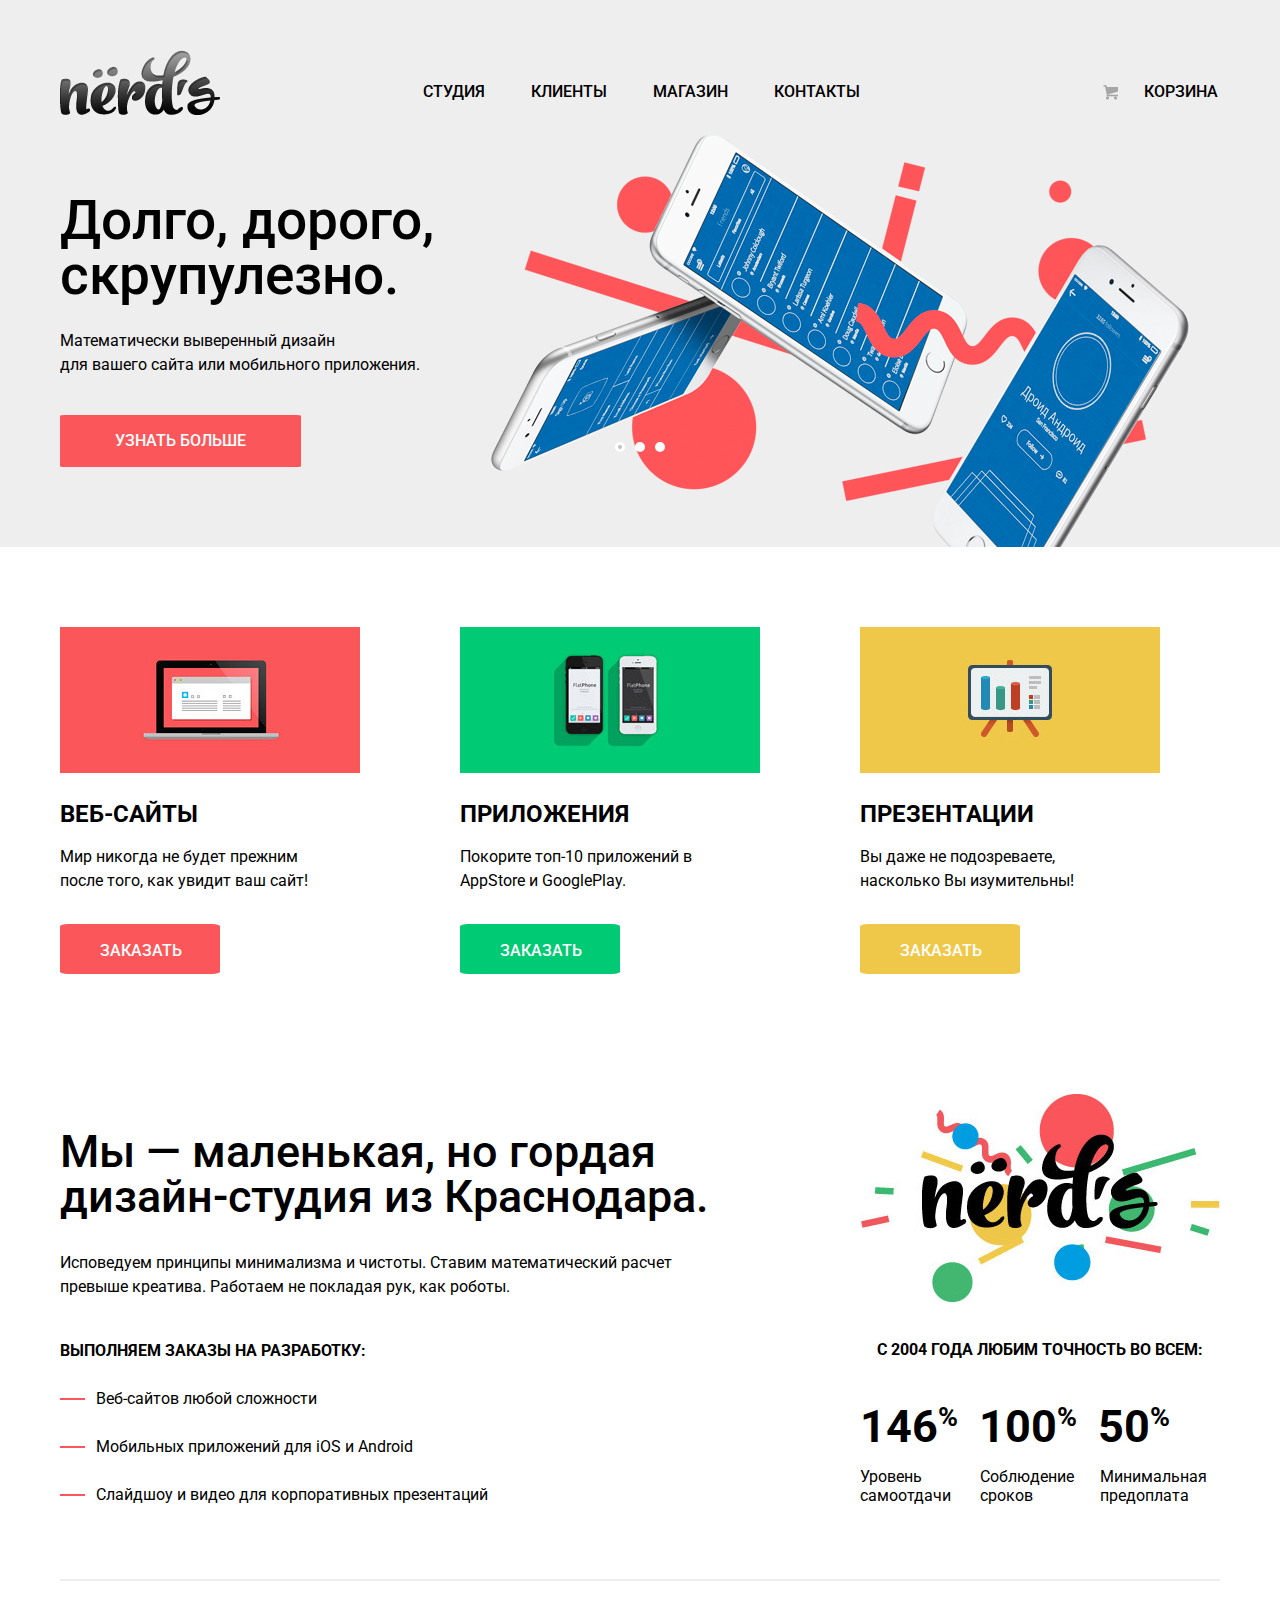
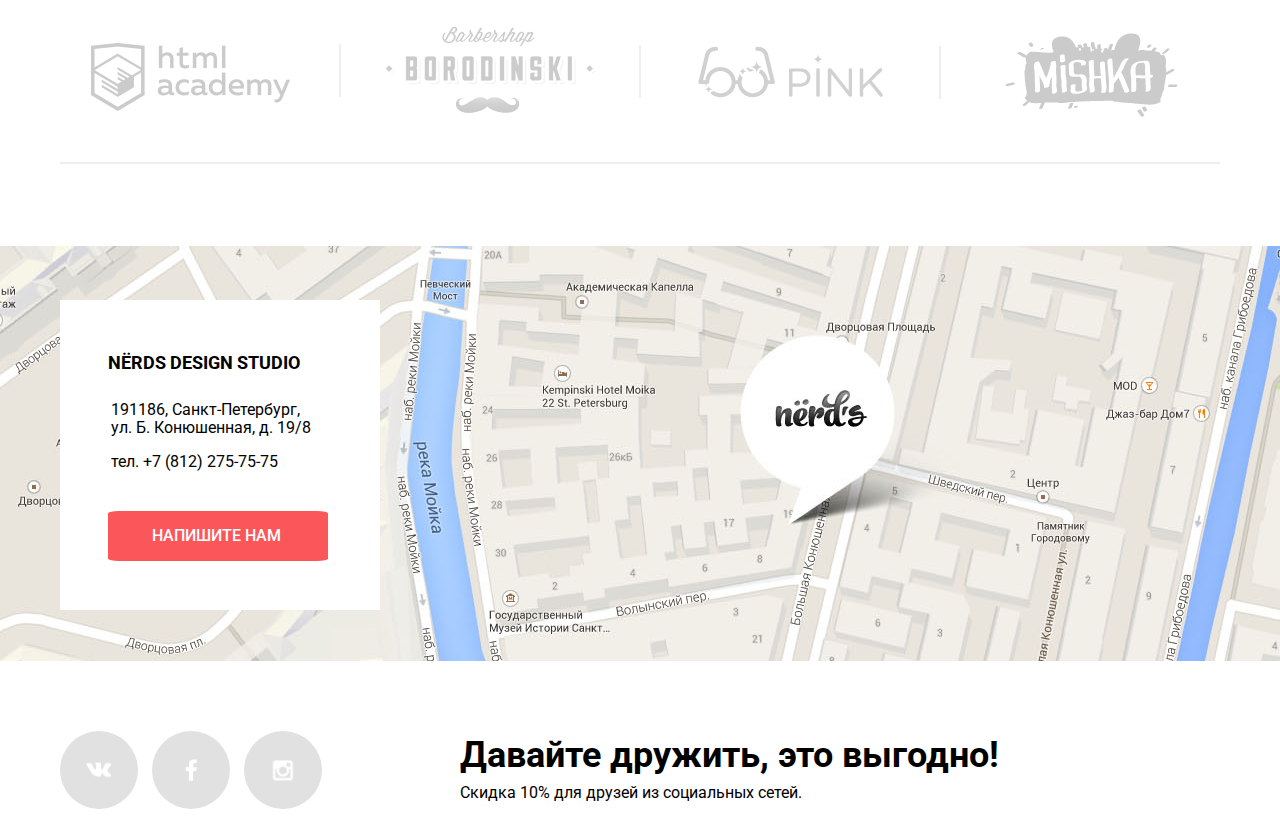
==== commit 239b9c0f: "правки по критериям" ====
--- a/index.html
+++ b/index.html
@@ -12,9 +12,7 @@
       <div class="container">
         <div class="main-navigation">
           <div class="header-logo">
-            <a href="#">
-              <img class="header-logo-pic" src="img/nerds-logo.png" width="160" height="65" alt="Нёрдс">
-            </a>
+            <img class="header-logo-pic" src="img/nerds-logo.png" width="160" height="65" alt="Нёрдс">
           </div>
           <div class="navigation">
               <ul class="navigation-ul">
@@ -25,7 +23,7 @@
                   <a href="#">Клиенты</a>
                 </li>
                 <li>
-                  <a href="#">Магазин</a>
+                  <a href="catalog.html">Магазин</a>
                 </li>
                 <li>
                   <a href="#">Контакты</a>
--- a/css/style.css
+++ b/css/style.css
@@ -1,55 +1,55 @@
 .sprite {
-    background-image: url("../img/spritesheet.png");
-    background-repeat: no-repeat;
-    display: block;
+  background-image: url("../img/spritesheet.png");
+  background-repeat: no-repeat;
+  display: block;
 }
 
 .sprite-cart-icon {
-    width: 15px;
-    height: 15px;
-    background-position: -10px -10px;
+  width: 15px;
+  height: 15px;
+  background-position: -10px -10px;
 }
 
 .sprite-checkbox-off {
-    width: 23px;
-    height: 23px;
-    background-position: -10px -45px;
+  width: 23px;
+  height: 23px;
+  background-position: -10px -45px;
 }
 
 .sprite-checkbox-on {
-    width: 27px;
-    height: 23px;
-    background-position: -10px -88px;
+  width: 27px;
+  height: 23px;
+  background-position: -10px -88px;
 }
 
 .sprite-fb-icon {
-    width: 12px;
-    height: 22px;
-    background-position: -10px -131px;
+  width: 12px;
+  height: 22px;
+  background-position: -10px -131px;
 }
 
 .sprite-insta-icon {
-    width: 21px;
-    height: 21px;
-    background-position: -10px -173px;
+  width: 21px;
+  height: 21px;
+  background-position: -10px -173px;
 }
 
 .sprite-radio-off {
-    width: 25px;
-    height: 25px;
-    background-position: -10px -214px;
+  width: 25px;
+  height: 25px;
+  background-position: -10px -214px;
 }
 
 .sprite-radio-on {
-    width: 25px;
-    height: 25px;
-    background-position: -10px -259px;
+  width: 25px;
+  height: 25px;
+  background-position: -10px -259px;
 }
 
 .sprite-vk-icon {
-    width: 26px;
-    height: 15px;
-    background-position: -10px -304px;
+  width: 26px;
+  height: 15px;
+  background-position: -10px -304px;
 }
 
 body {
@@ -69,6 +69,8 @@
   width: 1200px;
   margin-left: auto;
   margin-right: auto;
+  box-sizing: border-box;
+  padding: 0px 20px;
 }
 
 .index-header::after{
@@ -103,7 +105,7 @@
 
 .navigation{
   float: left;
-  margin-top: 75px;
+  margin-top: 77px;
 }
 
 .navigation ul{
@@ -140,10 +142,10 @@
 }
 
 .basket{
-  float: right;
+  float: left;
   max-width: 140px;
-  margin-top: 75px;
-  margin-right: 39px;
+  margin-top: 77px;
+  margin-left: 198px;
 }
 
 .basket a{
@@ -182,38 +184,38 @@
   position: relative;
 }
 
-.slider input[type=radio] {
-    position: absolute;
-    opacity: 0;
+.slider input[type="radio"] {
+  position: absolute;
+  opacity: 0;
 }
 
 .slider-controls{
-    position: absolute;
-    bottom: 95px;
-    left: 50%;
-    width: 200px;
-    height: 10px;
-    margin-left: -100px;
-    text-align: center;
-    z-index: 1000;
+  position: absolute;
+  bottom: 95px;
+  left: 50%;
+  width: 200px;
+  height: 10px;
+  margin-left: -100px;
+  text-align: center;
+  z-index: 1000;
 }
 
 .slider-controls label{
-    display: inline-block;
-    width: 4px;
-    height: 4px;
-    margin: 0 3px;
-    background: white;
-    border: 3px solid white;
-    vertical-align: top;
-    border-radius: 50%;
-    cursor: pointer;
+  display: inline-block;
+  width: 4px;
+  height: 4px;
+  margin: 0 3px;
+  background: white;
+  border: 3px solid white;
+  vertical-align: top;
+  border-radius: 50%;
+  cursor: pointer;
 }
 
 #btn-1:checked ~ .slider-controls label[for="btn-1"],
 #btn-2:checked ~ .slider-controls label[for="btn-2"],
 #btn-3:checked ~ .slider-controls label[for="btn-3"] {
-    background:#c1c1c1;
+  background:#c1c1c1;
 }
 
 .features::after{
@@ -250,8 +252,7 @@
   font-weight: 400;
   font-family: "Roboto", "Arial", sans-serif;
   color: #000000;
-  margin-top: 27px;
-  padding-left: 2px;
+  margin-top: 26px;
 }
 
 .features-img{
@@ -262,6 +263,7 @@
 
 .btn-know-more{
   display: inline-block;
+  vertical-align: top;
   margin-top: 22px;
   padding: 17px 55px 17px;
   border-radius: 2%;
@@ -415,7 +417,7 @@
 
 .menu-p{
   display: block;
-  margin-top: 18px;
+  margin-top: 16px;
   width: 248px;
   font-size: 16px;
   line-height: 24px;
@@ -426,6 +428,7 @@
 
 .menu-btn{
   display: inline-block;
+  vertical-align: top;
   box-sizing: border-box;
   width: 160px;
   height: 50px;
@@ -486,7 +489,7 @@
 }
 
 .about{
-  margin-top: 113px;
+  margin-top: 110px;
 }
 
 .about-left{
@@ -552,8 +555,9 @@
 }
 
 .about-right{
-  float: right;
-  width: 400px;
+  float: left;
+  margin-left: 140px;
+  width: 356px;
 }
 
 .about-logo{
@@ -575,6 +579,7 @@
 
 .percent-item{
   display: inline-block;
+  vertical-align: top;
   position: relative;
   margin-top: 42px;
   margin-right: 15px;
@@ -597,6 +602,7 @@
   padding-top: 3px;
   padding-right: 16px;
   display: inline-block;
+  vertical-align: top;
   width: 100px;
 }
 
@@ -626,6 +632,7 @@
 
 .partner a{
   display: inline-block;
+  vertical-align: top;
   opacity: 0.2;
 }
 
@@ -698,7 +705,7 @@
 }
 
 .partners-item-4{
-  width: 230px;
+  width: 200px;
   float: left;
   position: relative;
   margin-top: 62px;
@@ -718,11 +725,14 @@
 }
 
 .map{
-  padding-top: 50px;
+  padding-top: 54px;
   background-position: center top;
   background-image: url("../img/layer2.jpg");
   background-repeat: no-repeat;
+  background-color: #f1efe8;
+  box-sizing: border-box;
   height: 415px;
+  margin-bottom: 54px;
 }
 
 .address{
@@ -776,6 +786,10 @@
   cursor: pointer;
 }
 
+footer{
+  margin-bottom: 30px;
+}
+
 footer::after{
   content: "";
   display: table;
@@ -785,7 +799,7 @@
 .footer-social{
   width: 300px;
   float: left;
-  margin-top: 15px;
+  margin-top: 16px;
   margin-right: 100px;
 }
 
@@ -839,7 +853,7 @@
 }
 
 .footer-text{
-  margin-top: 5px;
+  margin-top: 6px;
   float: left;
   line-height: 0;
 }
@@ -921,6 +935,7 @@
 
 .write-name{
   display: inline-block;
+  vertical-align: top;
   width: 360px;
   margin-right: 36px;
   margin-top: 10px;
@@ -932,10 +947,14 @@
   border: 2px solid #d7dcde;
   border-radius: 3px;
   color: #bababa;
+  width: 360px;
+  height: 50px;
+  box-sizing: border-box;
 }
 
 .write-email{
   display: inline-block;
+  vertical-align: top;
   width: 360px;
   margin-top: 10px;
 }
@@ -946,6 +965,9 @@
   border: 2px solid #d7dcde;
   border-radius: 3px;
   color: #bababa;
+  width: 360px;
+  height: 50px;
+  box-sizing: border-box;
 }
 
 .write-text{
@@ -965,18 +987,6 @@
   color: #bababa;
 }
 
-#user-name-field{
-  width: 360px;
-  height: 50px;
-  box-sizing: border-box;
-}
-
-#user-mail-field{
-  width: 360px;
-  height: 50px;
-  box-sizing: border-box;
-}
-
 .write-name label,
 .write-email label,
 .write-text label{
@@ -1006,7 +1016,7 @@
 
 .catalog-header{
   background-color: #eeeeee;
-  min-height: 320px;
+  min-height: 355px;
 }
 
 .pink-line{
@@ -1020,7 +1030,7 @@
   height: 2px;
   background: #fb565a;
   position: absolute;
-  top: 35px;
+  top: 32px;
   left: 0;
 }
 
@@ -1041,11 +1051,11 @@
 .catalog-main{
   width: 1160px;
   font-size: 0;
-  margin-bottom: 63px;
+  margin-bottom: 60px;
 }
 
 .sidebar{
-  margin-top: 76px;
+  margin-top: 42px;
   width: 250px;
   display: inline-block;
   vertical-align: top;
@@ -1117,6 +1127,7 @@
 .price-controls label {
   font-size: 16px;
   display: inline-block;
+  vertical-align: top;
   width: 50%;
   font-size: 16px;
   line-height: 22px;
@@ -1130,7 +1141,7 @@
 }
 
 .price-controls input {
-  font-family: 'Roboto', 'Arial', sans-serif;
+  font-family: "Roboto", "Arial", sans-serif;
   font-size: 16px;
   width: 80px;
   height: 40px;
@@ -1149,7 +1160,7 @@
   font-size: 16px;
   line-height: 20px;
   font-weight: normal;
-  font-family: 'Roboto', 'Arial', sans-serif;
+  font-family: "Roboto", "Arial", sans-serif;
 }
 
 input[type="radio"]{
@@ -1163,7 +1174,7 @@
   margin: 0;
 }
 
-.net ul li{
+.net li{
   padding-left: 8px;
   margin-bottom: 20px;
 }
@@ -1178,6 +1189,7 @@
 
 input[type="checkbox"]{
   display: inline-block;
+  vertical-align: top;
   margin-right: 12px;
 }
 
@@ -1187,7 +1199,7 @@
   margin: 0;
 }
 
-.catalog-features ul li{
+.catalog-features li{
   padding-left: 8px;
   margin-bottom: 22px;
 }
@@ -1222,6 +1234,7 @@
 .catalog{
   width: 910px;
   display: inline-block;
+  vertical-align: top;
   font-size: 16px;
 }
 
@@ -1234,7 +1247,7 @@
 .catalog-nav-title{
   float: left;
   margin-left: 150px;
-  margin-top: 94px;
+  margin-top: 60px;
   font-size: 18px;
   line-height: 18px;
   font-weight: bold;
@@ -1243,13 +1256,13 @@
 }
 
 .sort-type{
-  float: left;
-  margin-top: 95px;
-  margin-left: 268px;
+  float: right;
+  margin-top: 60px;
 }
 
 .btn-price, .btn-type, .btn-name, .btn-up, .btn-down{
   display: inline-block;
+  vertical-align: top;
   font-size: 14px;
   line-height: 18px;
   font-weight: 400;
@@ -1260,15 +1273,19 @@
 }
 
 .btn-price, .btn-type{
-  padding-right: 20px;
+  margin-right: 21px;
 }
 
 .btn-name{
-  padding-right: 45px;
+  margin-right: 45px;
 }
 
 .btn-down{
-  padding-right: 9px;
+  margin-right: 9px;
+}
+
+.btn-type, .btn-name, .btn-up{
+  color: #cccccc;
 }
 
 .catalog-content{
@@ -1293,6 +1310,7 @@
 
 .catalog-item{
   display: inline-block;
+  vertical-align: top;
   width: 360px;
   background-color: #e9e9e9;
   padding-top: 40px;
@@ -1310,11 +1328,11 @@
 }
 
 .catalog-block{
-  display: block;
+  display: none;
+  min-height: 230px;
   box-sizing: border-box;
   background-color: #eeeeee;
   width: 360px;
-  height: 230px;
   position: absolute;
   bottom: 0;
   font-size: 16px;
@@ -1357,7 +1375,8 @@
   height: 50px;
   margin-left: 80px;
   margin-top: 30px;
-  padding-left: 62px;
+  margin-bottom: 20px;
+  text-align: center;
   padding-top: 17px;
   border-radius: 2%;
   font-weight: 500;
@@ -1378,6 +1397,7 @@
 
 .catalog-links a{
   display: inline-block;
+  vertical-align: top;
   margin-top: 25px;
   margin-right: 8px;
   width: 50px;
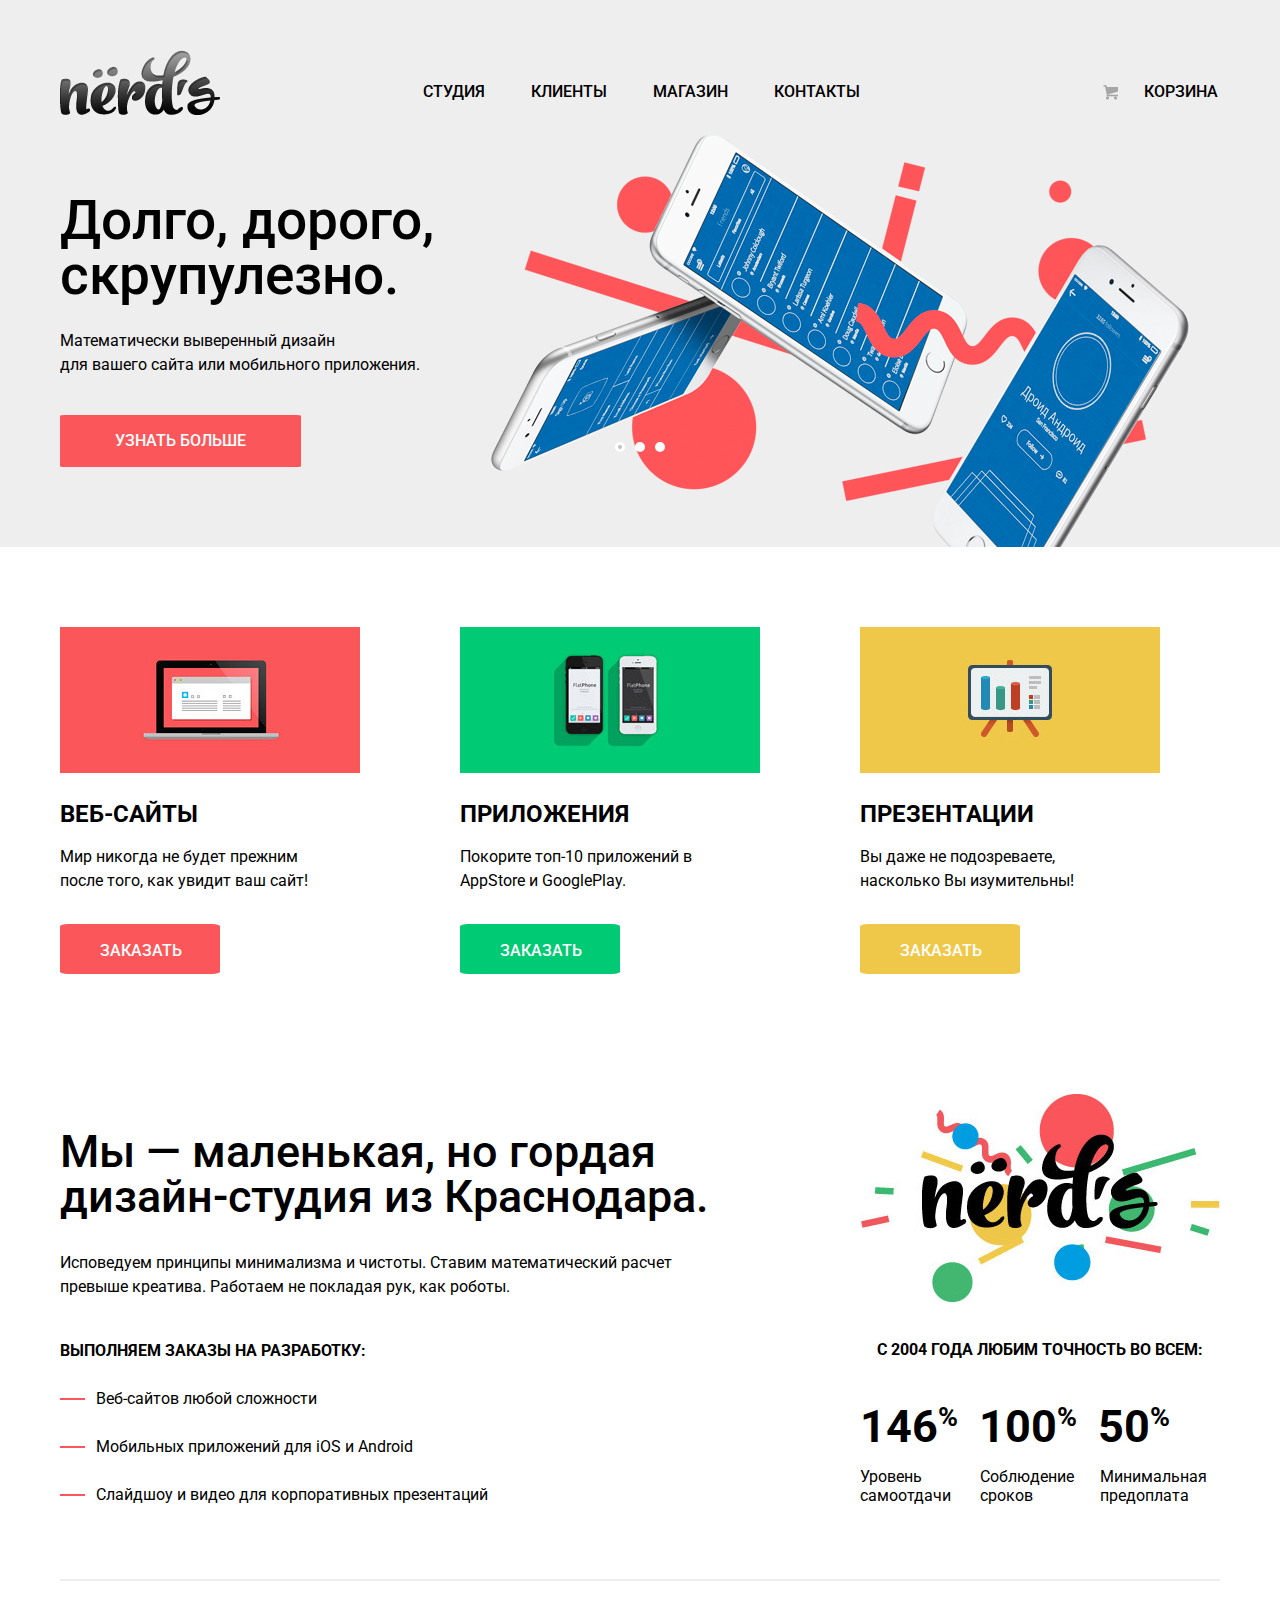
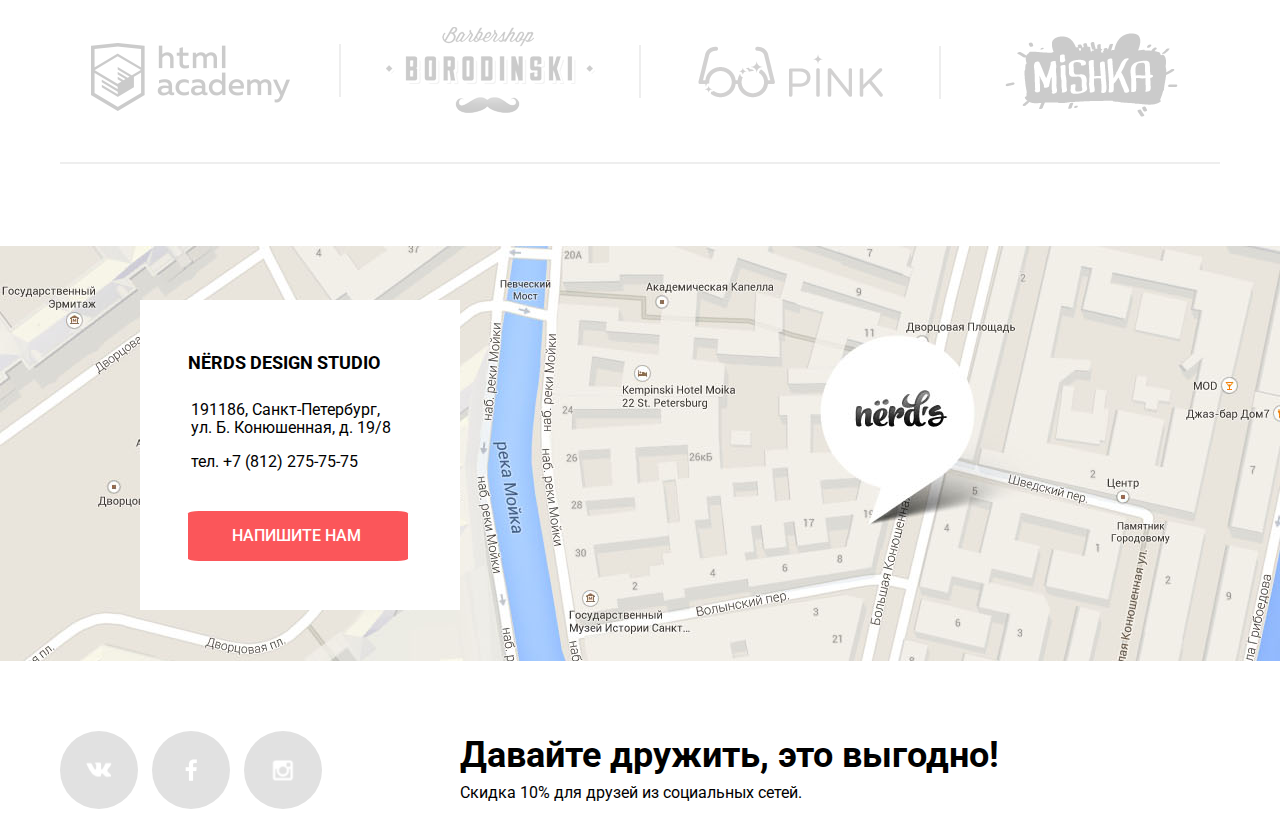
==== commit f4bc951b: "правки-3" ====
--- a/index.html
+++ b/index.html
@@ -168,7 +168,7 @@
               <p>191186, Санкт-Петербург,<br> ул. Б. Конюшенная, д. 19/8</p>
               <p>тел. +7 (812) 275-75-75</p>
             </div>
-            <a class="btn-write pink" href="#">Напишите нам</a>
+            <a class="btn-write pink" href="form.html">Напишите нам</a>
           </div>
         </div>
       </section>
--- a/css/style.css
+++ b/css/style.css
@@ -202,12 +202,12 @@
 
 .slider-controls label{
   display: inline-block;
+  vertical-align: top;
   width: 4px;
   height: 4px;
   margin: 0 3px;
   background: white;
   border: 3px solid white;
-  vertical-align: top;
   border-radius: 50%;
   cursor: pointer;
 }
@@ -732,6 +732,8 @@
   background-color: #f1efe8;
   box-sizing: border-box;
   height: 415px;
+  width: 1440px;
+  margin: 0 auto;
   margin-bottom: 54px;
 }
 
@@ -1165,6 +1167,7 @@
 
 input[type="radio"]{
   display: inline-block;
+  vertical-align: top;
   margin-right: 12px;
 }
 
@@ -1187,7 +1190,7 @@
   margin-bottom: 17px;
 }
 
-input[type="checkbox"]{
+.catalog-features input{
   display: inline-block;
   vertical-align: top;
   margin-right: 12px;
